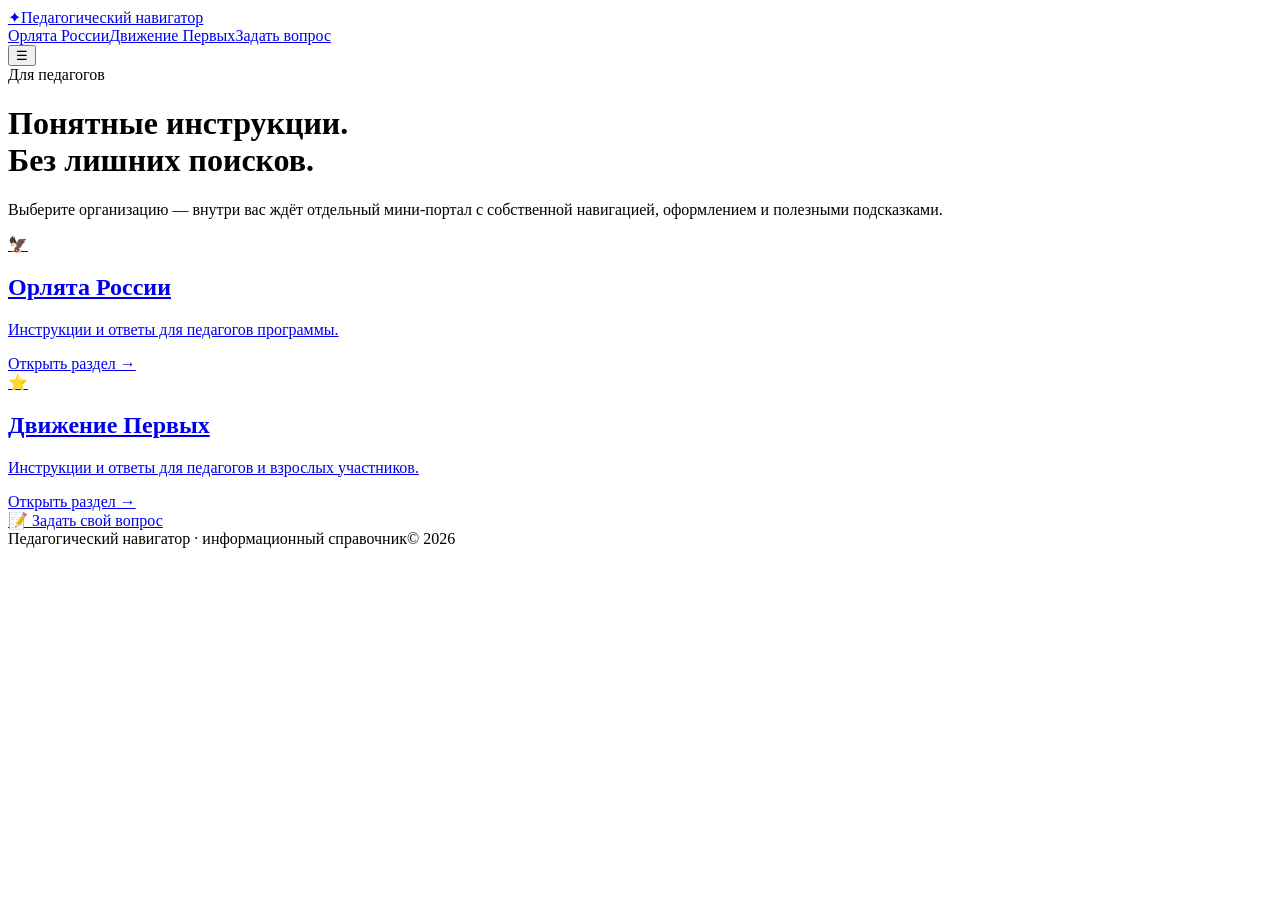
==== index.html @ fae01a40 "Add files via upload" ====
<!doctype html>
<html lang="ru"><head><meta charset="utf-8"><meta name="viewport" content="width=device-width,initial-scale=1">
<meta name="description" content="Педагогический навигатор — понятные инструкции для педагогов.">
<title>Педагогический навигатор</title><link rel="stylesheet" href="assets/style.css"></head>
<body><header class="topbar"><div class="container nav">
<a class="brand" href="./"><span class="brandmark">✦</span><span>Педагогический навигатор</span></a>
<nav class="navlinks"><a href="orlyata/">Орлята России</a><a href="pervye/">Движение Первых</a><a href="https://docs.google.com/forms/d/e/1FAIpQLScjpH6-99fADP17gzk8YCZTK8gjjQ48LbidWgB1qYzVU0Q72A/viewform?usp=publish-editor" target="_blank">Задать вопрос</a></nav>
<button class="menu" aria-label="Меню">☰</button></div></header>
<main class="home-hero"><div class="container">
<span class="eyebrow">Для педагогов</span><h1>Понятные инструкции.<br>Без лишних поисков.</h1>
<p>Выберите организацию — внутри вас ждёт отдельный мини-портал с собственной навигацией, оформлением и полезными подсказками.</p>
<div class="portal-grid">
<a class="portal orl" href="orlyata/"><div><span>🦅</span><h2>Орлята России</h2><p>Инструкции и ответы для педагогов программы.</p></div><div class="arrow">Открыть раздел →</div></a>
<a class="portal per" href="pervye/"><div><span>⭐</span><h2>Движение Первых</h2><p>Инструкции и ответы для педагогов и взрослых участников.</p></div><div class="arrow">Открыть раздел →</div></a>
</div>
<div class="actions"><a class="btn btn-primary" href="https://docs.google.com/forms/d/e/1FAIpQLScjpH6-99fADP17gzk8YCZTK8gjjQ48LbidWgB1qYzVU0Q72A/viewform?usp=publish-editor" target="_blank">📝 Задать свой вопрос</a></div>
</div></main>
<footer class="footer"><div class="container footerrow"><span>Педагогический навигатор · информационный справочник</span><span>© 2026</span></div></footer>
</body></html>
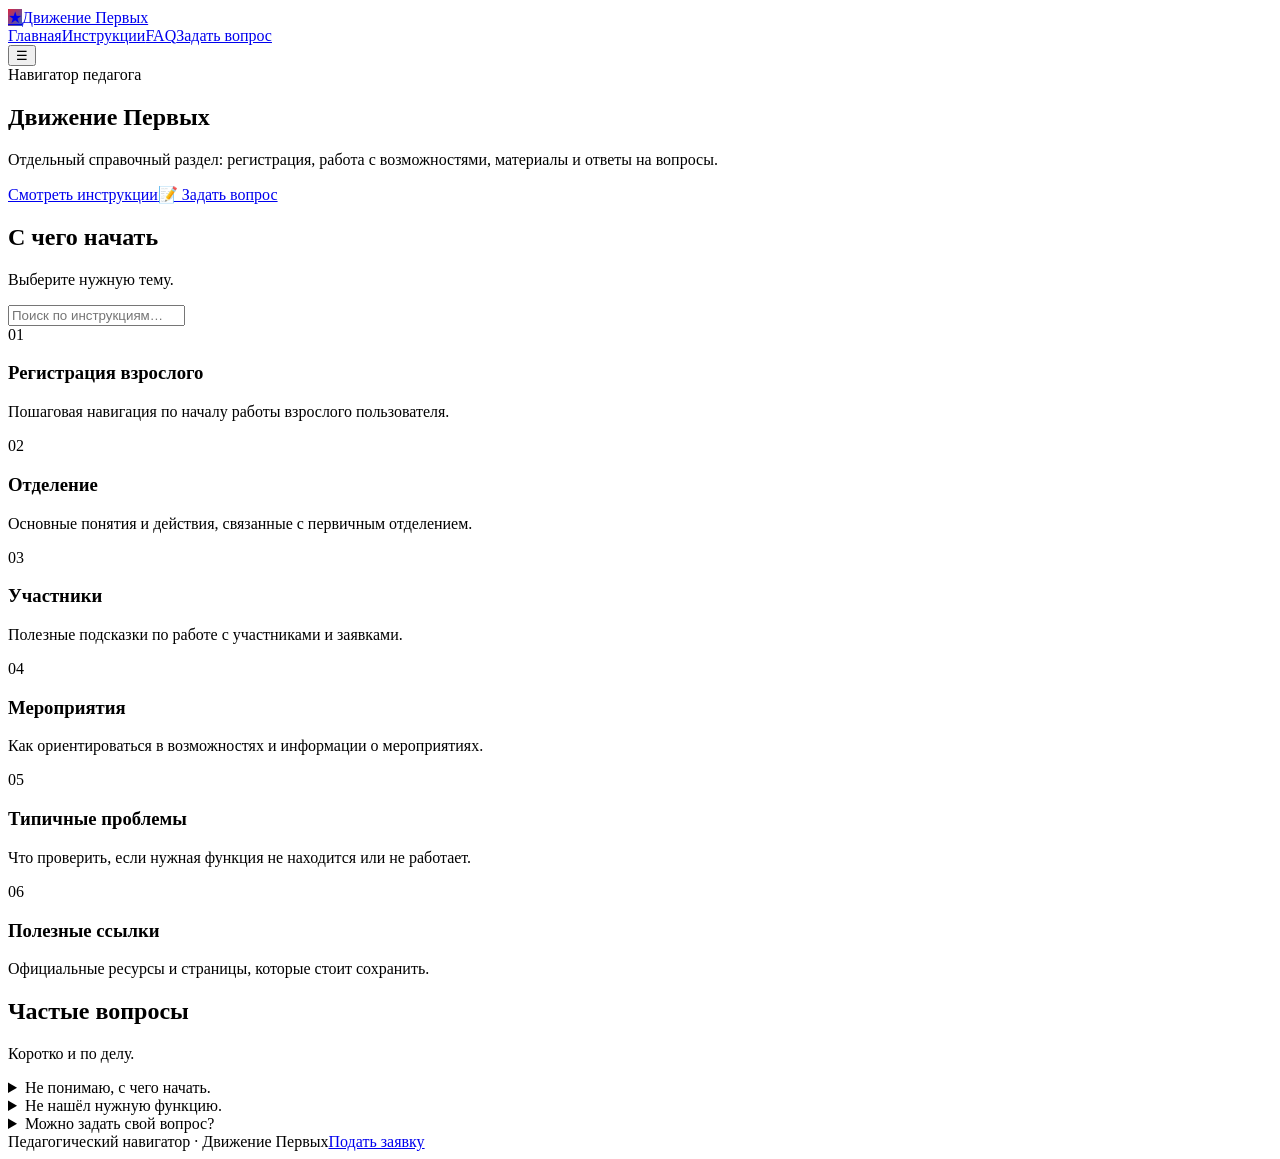
==== commit 2c2bf1be: "Add files via upload" ====
--- a/index.html
+++ b/index.html
@@ -1,19 +1,17 @@
-<!doctype html>
-<html lang="ru"><head><meta charset="utf-8"><meta name="viewport" content="width=device-width,initial-scale=1">
-<meta name="description" content="Педагогический навигатор — понятные инструкции для педагогов.">
-<title>Педагогический навигатор</title><link rel="stylesheet" href="assets/style.css"></head>
-<body><header class="topbar"><div class="container nav">
-<a class="brand" href="./"><span class="brandmark">✦</span><span>Педагогический навигатор</span></a>
-<nav class="navlinks"><a href="orlyata/">Орлята России</a><a href="pervye/">Движение Первых</a><a href="https://docs.google.com/forms/d/e/1FAIpQLScjpH6-99fADP17gzk8YCZTK8gjjQ48LbidWgB1qYzVU0Q72A/viewform?usp=publish-editor" target="_blank">Задать вопрос</a></nav>
-<button class="menu" aria-label="Меню">☰</button></div></header>
-<main class="home-hero"><div class="container">
-<span class="eyebrow">Для педагогов</span><h1>Понятные инструкции.<br>Без лишних поисков.</h1>
-<p>Выберите организацию — внутри вас ждёт отдельный мини-портал с собственной навигацией, оформлением и полезными подсказками.</p>
-<div class="portal-grid">
-<a class="portal orl" href="orlyata/"><div><span>🦅</span><h2>Орлята России</h2><p>Инструкции и ответы для педагогов программы.</p></div><div class="arrow">Открыть раздел →</div></a>
-<a class="portal per" href="pervye/"><div><span>⭐</span><h2>Движение Первых</h2><p>Инструкции и ответы для педагогов и взрослых участников.</p></div><div class="arrow">Открыть раздел →</div></a>
-</div>
-<div class="actions"><a class="btn btn-primary" href="https://docs.google.com/forms/d/e/1FAIpQLScjpH6-99fADP17gzk8YCZTK8gjjQ48LbidWgB1qYzVU0Q72A/viewform?usp=publish-editor" target="_blank">📝 Задать свой вопрос</a></div>
-</div></main>
-<footer class="footer"><div class="container footerrow"><span>Педагогический навигатор · информационный справочник</span><span>© 2026</span></div></footer>
-</body></html>+<!doctype html><html lang="ru"><head><meta charset="utf-8"><meta name="viewport" content="width=device-width,initial-scale=1">
+<meta name="description" content="Навигатор для педагогов по Движению Первых."><title>Движение Первых — Педагогический навигатор</title>
+<link rel="stylesheet" href="../assets/style.css"><style>:root{--accent:#d92740;--soft:#ffecef;--glow1:#ef4557;--glow2:#3264d0}</style></head>
+<body><header class="topbar"><div class="container nav"><a class="brand" href="../"><span class="brandmark" style="background:linear-gradient(135deg,#d92740,#2e61ce)">★</span><span>Движение Первых</span></a>
+<nav class="navlinks"><a href="../">Главная</a><a href="#instructions">Инструкции</a><a href="#faq">FAQ</a><a href="https://docs.google.com/forms/d/e/1FAIpQLScjpH6-99fADP17gzk8YCZTK8gjjQ48LbidWgB1qYzVU0Q72A/viewform?usp=publish-editor" target="_blank">Задать вопрос</a></nav><button class="menu" aria-label="Меню">☰</button></div></header>
+<main><section class="hero"><div class="container"><span class="eyebrow">Навигатор педагога</span><h1>Движение Первых</h1><p>Отдельный справочный раздел: регистрация, работа с возможностями, материалы и ответы на вопросы.</p>
+<div class="actions"><a class="btn btn-primary" href="#instructions">Смотреть инструкции</a><a class="btn btn-secondary" href="https://docs.google.com/forms/d/e/1FAIpQLScjpH6-99fADP17gzk8YCZTK8gjjQ48LbidWgB1qYzVU0Q72A/viewform?usp=publish-editor" target="_blank">📝 Задать вопрос</a></div></div></section>
+<section class="section" id="instructions"><div class="container"><div class="section-head"><div><h2>С чего начать</h2><p>Выберите нужную тему.</p></div></div><input class="searchbox" data-search placeholder="Поиск по инструкциям…">
+<div class="grid">
+<article class="card" data-card><div class="num">01</div><h3>Регистрация взрослого</h3><p>Пошаговая навигация по началу работы взрослого пользователя.</p></article><article class="card" data-card><div class="num">02</div><h3>Отделение</h3><p>Основные понятия и действия, связанные с первичным отделением.</p></article><article class="card" data-card><div class="num">03</div><h3>Участники</h3><p>Полезные подсказки по работе с участниками и заявками.</p></article><article class="card" data-card><div class="num">04</div><h3>Мероприятия</h3><p>Как ориентироваться в возможностях и информации о мероприятиях.</p></article><article class="card" data-card><div class="num">05</div><h3>Типичные проблемы</h3><p>Что проверить, если нужная функция не находится или не работает.</p></article><article class="card" data-card><div class="num">06</div><h3>Полезные ссылки</h3><p>Официальные ресурсы и страницы, которые стоит сохранить.</p></article></div></div></section>
+<section class="section" id="faq"><div class="container"><div class="section-head"><div><h2>Частые вопросы</h2><p>Коротко и по делу.</p></div></div><div class="faq">
+<details><summary>Не понимаю, с чего начать.</summary><p>Начните с инструкции «Регистрация взрослого», затем переходите к нужной функции.</p></details>
+<details><summary>Не нашёл нужную функцию.</summary><p>Проверьте поиск по инструкциям. Если ответа нет, отправьте вопрос через форму.</p></details>
+<details><summary>Можно задать свой вопрос?</summary><p>Да. Нажмите «Задать вопрос», укажите ФИО, раздел и подробно опишите проблему.</p></details>
+</div></div></section></main>
+<footer class="footer"><div class="container footerrow"><span>Педагогический навигатор · Движение Первых</span><a href="https://docs.google.com/forms/d/e/1FAIpQLScjpH6-99fADP17gzk8YCZTK8gjjQ48LbidWgB1qYzVU0Q72A/viewform?usp=publish-editor" target="_blank">Подать заявку</a></div></footer>
+<script src="../assets/app.js"></script></body></html>
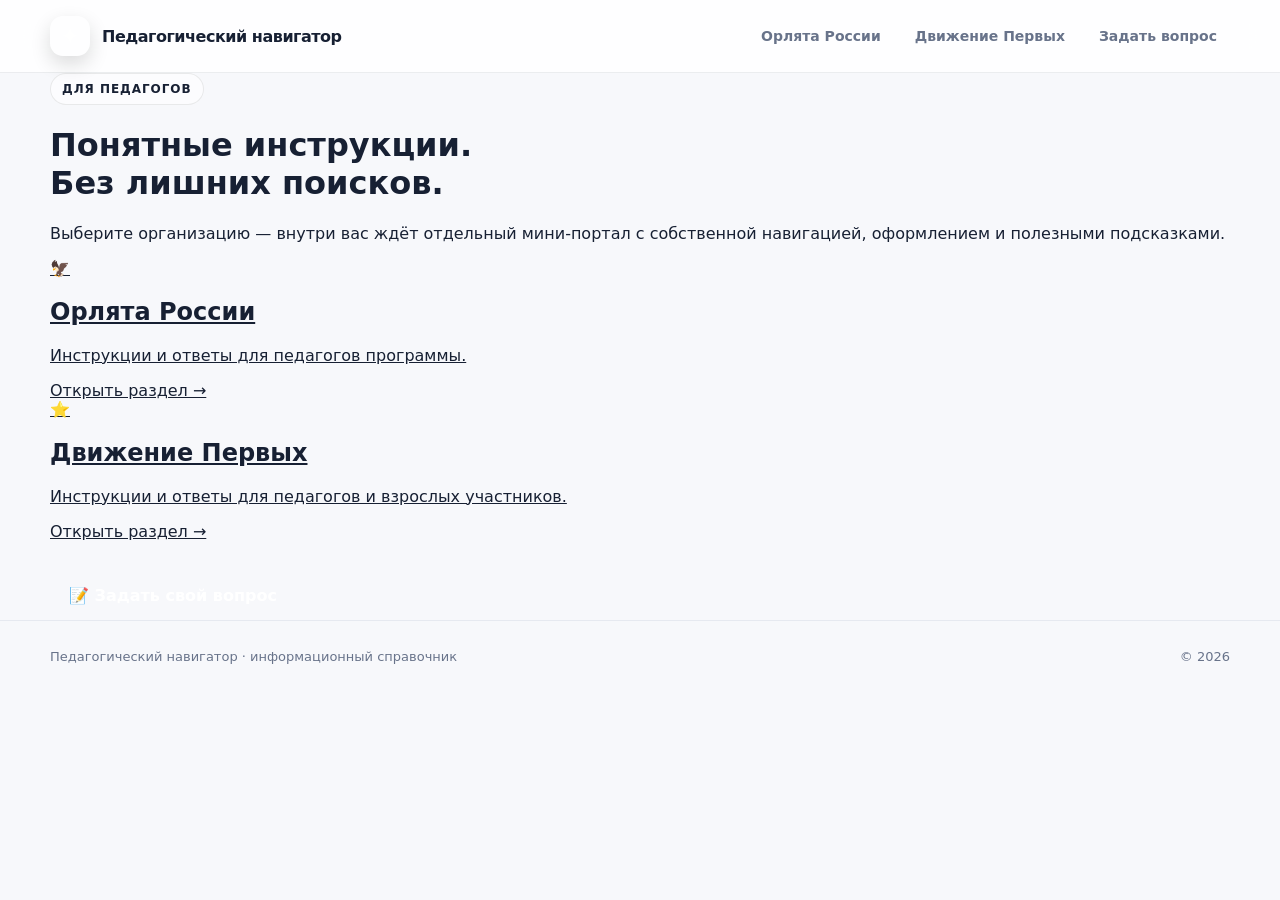
==== commit 2cfcb2fa: "Update index.html" ====
--- a/index.html
+++ b/index.html
@@ -1,17 +1,19 @@
-<!doctype html><html lang="ru"><head><meta charset="utf-8"><meta name="viewport" content="width=device-width,initial-scale=1">
-<meta name="description" content="Навигатор для педагогов по Движению Первых."><title>Движение Первых — Педагогический навигатор</title>
-<link rel="stylesheet" href="../assets/style.css"><style>:root{--accent:#d92740;--soft:#ffecef;--glow1:#ef4557;--glow2:#3264d0}</style></head>
-<body><header class="topbar"><div class="container nav"><a class="brand" href="../"><span class="brandmark" style="background:linear-gradient(135deg,#d92740,#2e61ce)">★</span><span>Движение Первых</span></a>
-<nav class="navlinks"><a href="../">Главная</a><a href="#instructions">Инструкции</a><a href="#faq">FAQ</a><a href="https://docs.google.com/forms/d/e/1FAIpQLScjpH6-99fADP17gzk8YCZTK8gjjQ48LbidWgB1qYzVU0Q72A/viewform?usp=publish-editor" target="_blank">Задать вопрос</a></nav><button class="menu" aria-label="Меню">☰</button></div></header>
-<main><section class="hero"><div class="container"><span class="eyebrow">Навигатор педагога</span><h1>Движение Первых</h1><p>Отдельный справочный раздел: регистрация, работа с возможностями, материалы и ответы на вопросы.</p>
-<div class="actions"><a class="btn btn-primary" href="#instructions">Смотреть инструкции</a><a class="btn btn-secondary" href="https://docs.google.com/forms/d/e/1FAIpQLScjpH6-99fADP17gzk8YCZTK8gjjQ48LbidWgB1qYzVU0Q72A/viewform?usp=publish-editor" target="_blank">📝 Задать вопрос</a></div></div></section>
-<section class="section" id="instructions"><div class="container"><div class="section-head"><div><h2>С чего начать</h2><p>Выберите нужную тему.</p></div></div><input class="searchbox" data-search placeholder="Поиск по инструкциям…">
-<div class="grid">
-<article class="card" data-card><div class="num">01</div><h3>Регистрация взрослого</h3><p>Пошаговая навигация по началу работы взрослого пользователя.</p></article><article class="card" data-card><div class="num">02</div><h3>Отделение</h3><p>Основные понятия и действия, связанные с первичным отделением.</p></article><article class="card" data-card><div class="num">03</div><h3>Участники</h3><p>Полезные подсказки по работе с участниками и заявками.</p></article><article class="card" data-card><div class="num">04</div><h3>Мероприятия</h3><p>Как ориентироваться в возможностях и информации о мероприятиях.</p></article><article class="card" data-card><div class="num">05</div><h3>Типичные проблемы</h3><p>Что проверить, если нужная функция не находится или не работает.</p></article><article class="card" data-card><div class="num">06</div><h3>Полезные ссылки</h3><p>Официальные ресурсы и страницы, которые стоит сохранить.</p></article></div></div></section>
-<section class="section" id="faq"><div class="container"><div class="section-head"><div><h2>Частые вопросы</h2><p>Коротко и по делу.</p></div></div><div class="faq">
-<details><summary>Не понимаю, с чего начать.</summary><p>Начните с инструкции «Регистрация взрослого», затем переходите к нужной функции.</p></details>
-<details><summary>Не нашёл нужную функцию.</summary><p>Проверьте поиск по инструкциям. Если ответа нет, отправьте вопрос через форму.</p></details>
-<details><summary>Можно задать свой вопрос?</summary><p>Да. Нажмите «Задать вопрос», укажите ФИО, раздел и подробно опишите проблему.</p></details>
-</div></div></section></main>
-<footer class="footer"><div class="container footerrow"><span>Педагогический навигатор · Движение Первых</span><a href="https://docs.google.com/forms/d/e/1FAIpQLScjpH6-99fADP17gzk8YCZTK8gjjQ48LbidWgB1qYzVU0Q72A/viewform?usp=publish-editor" target="_blank">Подать заявку</a></div></footer>
-<script src="../assets/app.js"></script></body></html>+<!doctype html>
+<html lang="ru"><head><meta charset="utf-8"><meta name="viewport" content="width=device-width,initial-scale=1">
+<meta name="description" content="Педагогический навигатор — понятные инструкции для педагогов.">
+<title>Педагогический навигатор</title><link rel="stylesheet" href="assets/style.css"></head>
+<body><header class="topbar"><div class="container nav">
+<a class="brand" href="./"><span class="brandmark">✦</span><span>Педагогический навигатор</span></a>
+<nav class="navlinks"><a href="orlyata/">Орлята России</a><a href="pervye/">Движение Первых</a><a href="https://docs.google.com/forms/d/e/1FAIpQLScjpH6-99fADP17gzk8YCZTK8gjjQ48LbidWgB1qYzVU0Q72A/viewform?usp=publish-editor" target="_blank">Задать вопрос</a></nav>
+<button class="menu" aria-label="Меню">☰</button></div></header>
+<main class="home-hero"><div class="container">
+<span class="eyebrow">Для педагогов</span><h1>Понятные инструкции.<br>Без лишних поисков.</h1>
+<p>Выберите организацию — внутри вас ждёт отдельный мини-портал с собственной навигацией, оформлением и полезными подсказками.</p>
+<div class="portal-grid">
+<a class="portal orl" href="orlyata/"><div><span>🦅</span><h2>Орлята России</h2><p>Инструкции и ответы для педагогов программы.</p></div><div class="arrow">Открыть раздел →</div></a>
+<a class="portal per" href="pervye/"><div><span>⭐</span><h2>Движение Первых</h2><p>Инструкции и ответы для педагогов и взрослых участников.</p></div><div class="arrow">Открыть раздел →</div></a>
+</div>
+<div class="actions"><a class="btn btn-primary" href="https://docs.google.com/forms/d/e/1FAIpQLScjpH6-99fADP17gzk8YCZTK8gjjQ48LbidWgB1qYzVU0Q72A/viewform?usp=publish-editor" target="_blank">📝 Задать свой вопрос</a></div>
+</div></main>
+<footer class="footer"><div class="container footerrow"><span>Педагогический навигатор · информационный справочник</span><span>© 2026</span></div></footer>
+</body></html>
--- a/assets/style.css
+++ b/assets/style.css
@@ -0,0 +1,21 @@
+
+:root{--ink:#172033;--muted:#68738a;--paper:#f7f8fb;--white:#fff;--line:#e6e9f0;--radius:24px;--shadow:0 18px 55px rgba(18,28,52,.10)}
+*{box-sizing:border-box}html{scroll-behavior:smooth}body{margin:0;font-family:Inter,ui-sans-serif,system-ui,-apple-system,BlinkMacSystemFont,"Segoe UI",sans-serif;color:var(--ink);background:var(--paper);-webkit-font-smoothing:antialiased}
+a{color:inherit}button,input{font:inherit}.container{width:min(1180px,calc(100% - 40px));margin:auto}
+.topbar{position:sticky;top:0;z-index:50;background:rgba(255,255,255,.86);backdrop-filter:blur(18px);border-bottom:1px solid rgba(20,30,50,.08)}
+.nav{height:72px;display:flex;align-items:center;justify-content:space-between;gap:20px}.brand{display:flex;align-items:center;gap:12px;text-decoration:none;font-weight:900;letter-spacing:-.03em}.brandmark{width:40px;height:40px;border-radius:13px;display:grid;place-items:center;color:#fff;font-size:20px;box-shadow:0 8px 20px rgba(0,0,0,.14)}
+.navlinks{display:flex;align-items:center;gap:8px}.navlinks a{padding:10px 13px;border-radius:12px;text-decoration:none;color:var(--muted);font-weight:700;font-size:14px}.navlinks a:hover{background:#f1f3f7;color:var(--ink)}
+.menu{display:none;border:0;background:#f0f2f6;width:44px;height:44px;border-radius:13px;cursor:pointer}
+.hero{position:relative;overflow:hidden;padding:86px 0 76px}.hero:before,.hero:after{content:"";position:absolute;border-radius:50%;filter:blur(2px);pointer-events:none}.hero:before{width:420px;height:420px;right:-120px;top:-150px;background:var(--glow1);opacity:.28}.hero:after{width:300px;height:300px;left:-120px;bottom:-180px;background:var(--glow2);opacity:.22}
+.eyebrow{display:inline-flex;align-items:center;gap:8px;padding:8px 11px;border:1px solid rgba(0,0,0,.08);border-radius:999px;background:rgba(255,255,255,.62);font-weight:800;font-size:12px;letter-spacing:.08em;text-transform:uppercase;position:relative;z-index:1}
+.hero h1{font-size:clamp(48px,8vw,92px);line-height:.94;letter-spacing:-.065em;max-width:900px;margin:20px 0 20px;position:relative;z-index:1}.hero p{font-size:20px;line-height:1.55;color:var(--muted);max-width:720px;position:relative;z-index:1}
+.actions{display:flex;flex-wrap:wrap;gap:12px;margin-top:30px;position:relative;z-index:1}.btn{display:inline-flex;align-items:center;justify-content:center;gap:9px;padding:14px 18px;border-radius:14px;text-decoration:none;font-weight:850;border:1px solid transparent;transition:.22s}.btn:hover{transform:translateY(-2px)}.btn-primary{background:var(--accent);color:#fff;box-shadow:0 12px 25px color-mix(in srgb,var(--accent) 28%,transparent)}.btn-secondary{background:#fff;border-color:var(--line)}
+.section{padding:30px 0 82px}.section-head{display:flex;align-items:end;justify-content:space-between;gap:20px;margin-bottom:22px}.section-head h2{font-size:34px;letter-spacing:-.04em;margin:0}.section-head p{color:var(--muted);margin:7px 0 0}
+.grid{display:grid;grid-template-columns:repeat(3,1fr);gap:16px}.card{background:#fff;border:1px solid var(--line);border-radius:var(--radius);padding:24px;box-shadow:0 10px 30px rgba(20,30,50,.045);transition:.25s}.card:hover{transform:translateY(-5px);box-shadow:var(--shadow)}.num{width:34px;height:34px;border-radius:11px;display:grid;place-items:center;background:var(--soft);color:var(--accent);font-weight:900;font-size:13px}.card h3{margin:18px 0 8px;font-size:19px;letter-spacing:-.02em}.card p{color:var(--muted);line-height:1.55;margin:0}
+.notice{margin:0 0 30px;padding:18px 20px;border-radius:18px;background:linear-gradient(90deg,var(--soft),#fff);border:1px solid var(--line);display:flex;gap:12px;align-items:flex-start}.notice strong{display:block}.notice span{color:var(--muted);font-size:14px;line-height:1.5}
+.faq{display:grid;gap:10px}.faq details{background:#fff;border:1px solid var(--line);border-radius:16px;padding:18px 20px}.faq summary{cursor:pointer;font-weight:800}.faq p{color:var(--muted);line-height:1.6;margin:13px 0 0}
+.footer{border-top:1px solid var(--line);padding:28px 0 42px;color:var(--muted);font-size:13px}.footerrow{display:flex;justify-content:space-between;gap:20px;flex-wrap:wrap}.footer a{font-weight:800;text-decoration:none}
+.searchbox{width:100%;padding:15px 18px;border:1px solid var(--line);border-radius:15px;background:#fff;outline:none;margin-bottom:18px}.searchbox:focus{border-color:var(--accent);box-shadow:0 0 0 4px var(--soft)}
+.hidden{display:none!important}
+@media(max-width:850px){.grid{grid-template-columns:1fr 1fr}.navlinks{display:none}.menu{display:block}.hero{padding:65px 0}.hero h1{font-size:58px}}
+@media(max-width:560px){.container{width:min(100% - 26px,1180px)}.grid{grid-template-columns:1fr}.hero h1{font-size:50px}.hero p{font-size:17px}.section-head{display:block}.nav{height:64px}}
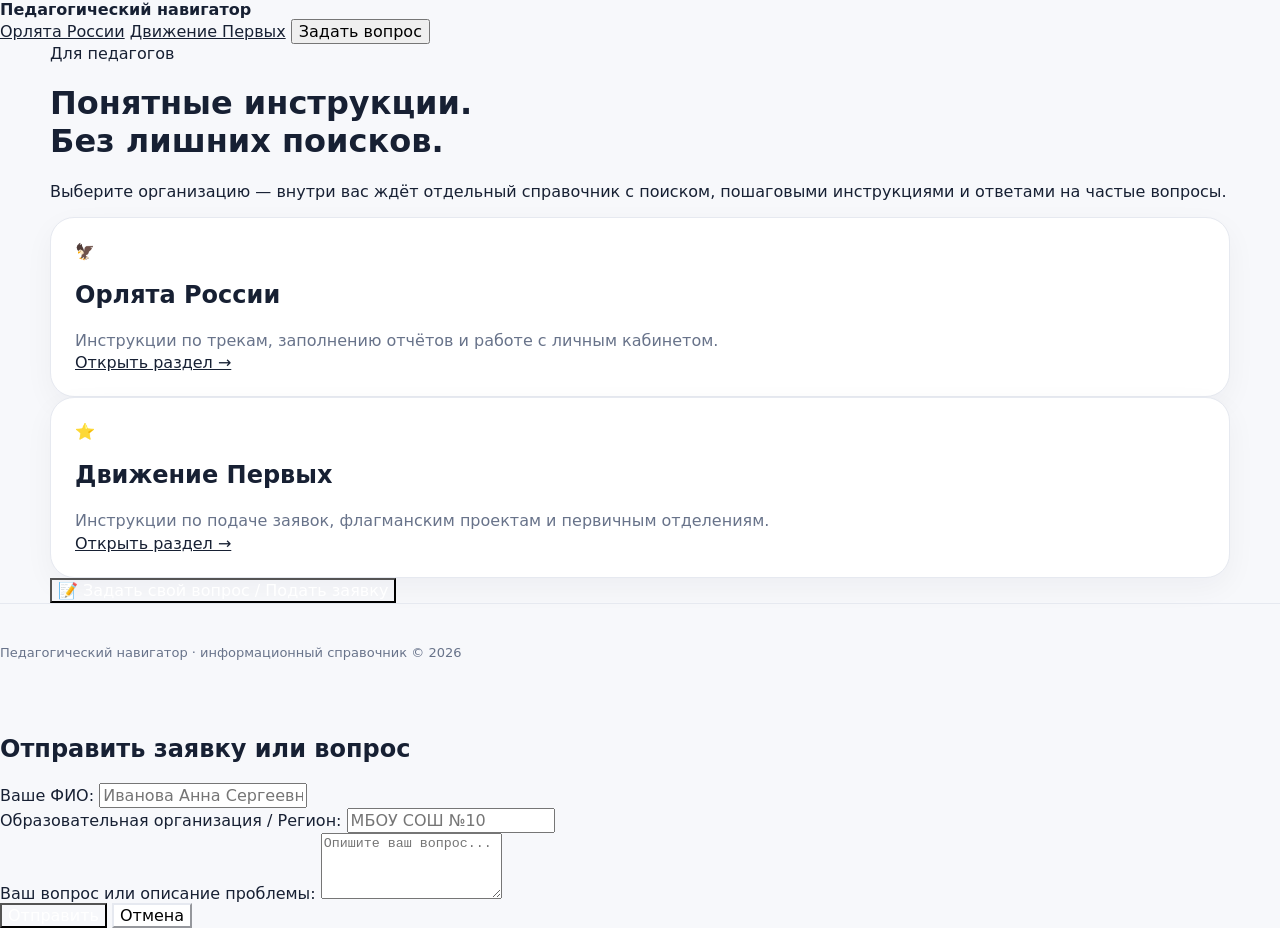
==== commit b57c77e2: "Update index.html" ====
--- a/index.html
+++ b/index.html
@@ -1,19 +1,83 @@
-<!doctype html>
-<html lang="ru"><head><meta charset="utf-8"><meta name="viewport" content="width=device-width,initial-scale=1">
-<meta name="description" content="Педагогический навигатор — понятные инструкции для педагогов.">
-<title>Педагогический навигатор</title><link rel="stylesheet" href="assets/style.css"></head>
-<body><header class="topbar"><div class="container nav">
-<a class="brand" href="./"><span class="brandmark">✦</span><span>Педагогический навигатор</span></a>
-<nav class="navlinks"><a href="orlyata/">Орлята России</a><a href="pervye/">Движение Первых</a><a href="https://docs.google.com/forms/d/e/1FAIpQLScjpH6-99fADP17gzk8YCZTK8gjjQ48LbidWgB1qYzVU0Q72A/viewform?usp=publish-editor" target="_blank">Задать вопрос</a></nav>
-<button class="menu" aria-label="Меню">☰</button></div></header>
-<main class="home-hero"><div class="container">
-<span class="eyebrow">Для педагогов</span><h1>Понятные инструкции.<br>Без лишних поисков.</h1>
-<p>Выберите организацию — внутри вас ждёт отдельный мини-портал с собственной навигацией, оформлением и полезными подсказками.</p>
-<div class="portal-grid">
-<a class="portal orl" href="orlyata/"><div><span>🦅</span><h2>Орлята России</h2><p>Инструкции и ответы для педагогов программы.</p></div><div class="arrow">Открыть раздел →</div></a>
-<a class="portal per" href="pervye/"><div><span>⭐</span><h2>Движение Первых</h2><p>Инструкции и ответы для педагогов и взрослых участников.</p></div><div class="arrow">Открыть раздел →</div></a>
-</div>
-<div class="actions"><a class="btn btn-primary" href="https://docs.google.com/forms/d/e/1FAIpQLScjpH6-99fADP17gzk8YCZTK8gjjQ48LbidWgB1qYzVU0Q72A/viewform?usp=publish-editor" target="_blank">📝 Задать свой вопрос</a></div>
-</div></main>
-<footer class="footer"><div class="container footerrow"><span>Педагогический навигатор · информационный справочник</span><span>© 2026</span></div></footer>
-</body></html>
+<!DOCTYPE html>
+<html lang="ru">
+<head>
+  <meta charset="UTF-8">
+  <meta name="viewport" content="width=device-width, initial-scale=1.0">
+  <title>Педагогический навигатор</title>
+  <link rel="stylesheet" href="assets/style.css">
+</head>
+<body>
+
+  <header class="header">
+    <div class="logo"><strong>Педагогический навигатор</strong></div>
+    <nav class="nav-links">
+      <a href="orlyata/index.html">Орлята России</a>
+      <a href="pervye/index.html">Движение Первых</a>
+      <button id="open-modal-btn-head" class="nav-btn-action">Задать вопрос</button>
+    </nav>
+  </header>
+
+  <main class="container">
+    <span class="badge">Для педагогов</span>
+    
+    <h1 class="main-title">Понятные инструкции.<br>Без лишних поисков.</h1>
+    <p class="subtitle">Выберите организацию — внутри вас ждёт отдельный справочник с поиском, пошаговыми инструкциями и ответами на частые вопросы.</p>
+
+    <div class="grid-cards">
+      <!-- Карточка 1: Орлята -->
+      <div class="card">
+        <div class="card-icon">🦅</div>
+        <h2 class="card-title">Орлята России</h2>
+        <p class="card-desc">Инструкции по трекам, заполнению отчётов и работе с личным кабинетом.</p>
+        <a href="orlyata/index.html" class="btn-link">Открыть раздел →</a>
+      </div>
+
+      <!-- Карточка 2: Первые -->
+      <div class="card">
+        <div class="card-icon">⭐</div>
+        <h2 class="card-title">Движение Первых</h2>
+        <p class="card-desc">Инструкции по подаче заявок, флагманским проектам и первичным отделениям.</p>
+        <a href="pervye/index.html" class="btn-link">Открыть раздел →</a>
+      </div>
+    </div>
+
+    <!-- Кнопка заявки -->
+    <div class="feedback-section">
+      <button id="open-modal-btn-main" class="btn-primary">
+        <span>📝</span> Задать свой вопрос / Подать заявку
+      </button>
+    </div>
+  </main>
+
+  <footer class="footer">
+    <p>Педагогический навигатор · информационный справочник © 2026</p>
+  </footer>
+
+  <!-- Модальное окно подачи заявки -->
+  <div id="request-modal" class="modal">
+    <div class="modal-content">
+      <h2>Отправить заявку или вопрос</h2>
+      <form id="request-form">
+        <div class="form-group">
+          <label for="user-name">Ваше ФИО:</label>
+          <input type="text" id="user-name" required placeholder="Иванова Анна Сергеевна">
+        </div>
+        <div class="form-group">
+          <label for="user-school">Образовательная организация / Регион:</label>
+          <input type="text" id="user-school" required placeholder="МБОУ СОШ №10">
+        </div>
+        <div class="form-group">
+          <label for="user-message">Ваш вопрос или описание проблемы:</label>
+          <textarea id="user-message" rows="4" required placeholder="Опишите ваш вопрос..."></textarea>
+        </div>
+        <div class="modal-actions">
+          <button type="submit" class="btn-primary">Отправить</button>
+          <button type="button" class="btn-secondary" id="close-modal-btn">Отмена</button>
+        </div>
+      </form>
+    </div>
+  </div>
+
+  <script src="assets/app.js"></script>
+</body>
+</html>
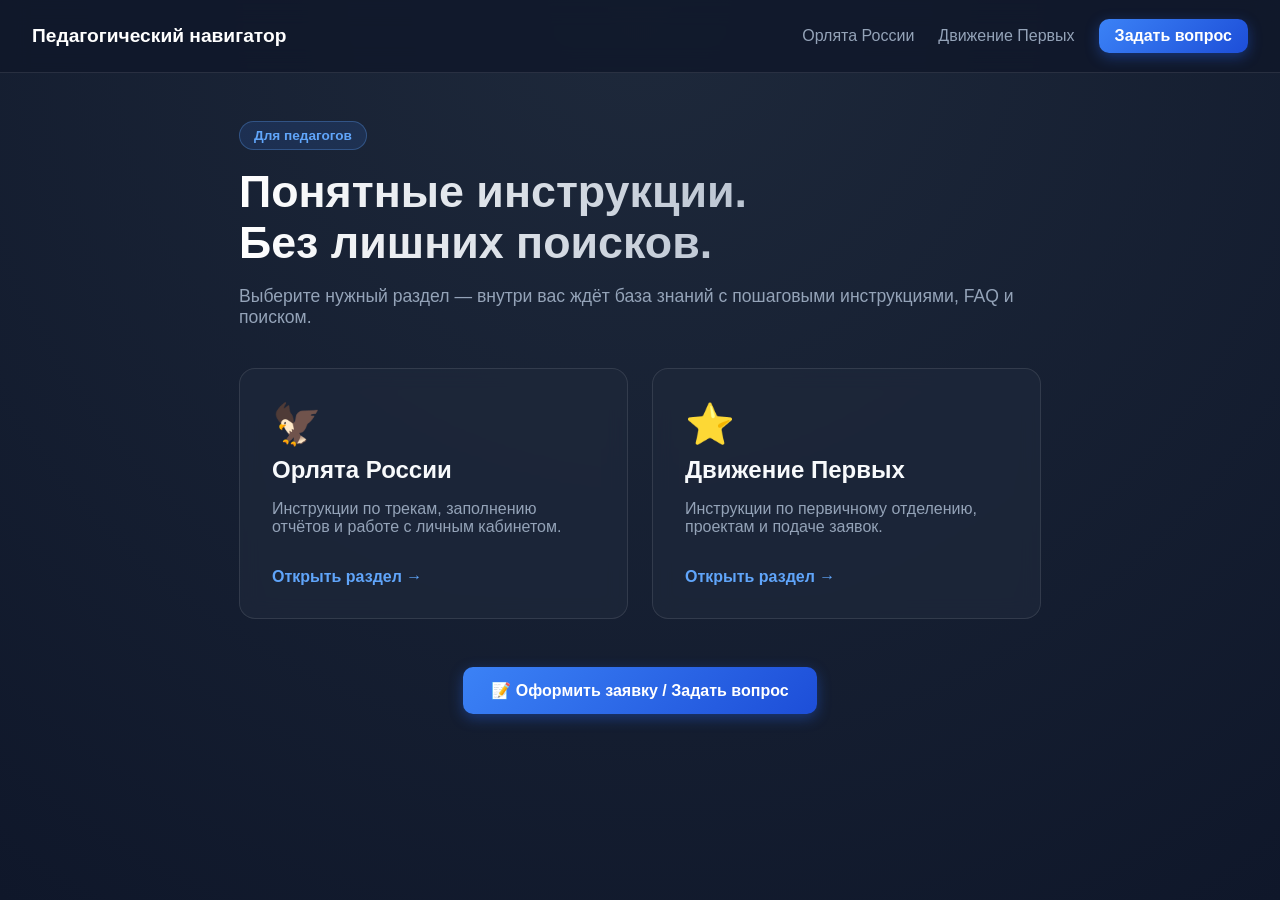
==== commit 604b899f: "Update index.html" ====
--- a/index.html
+++ b/index.html
@@ -9,66 +9,55 @@
 <body>
 
   <header class="header">
-    <div class="logo"><strong>Педагогический навигатор</strong></div>
+    <a href="index.html" class="logo">Педагогический навигатор</a>
     <nav class="nav-links">
       <a href="orlyata/index.html">Орлята России</a>
       <a href="pervye/index.html">Движение Первых</a>
-      <button id="open-modal-btn-head" class="nav-btn-action">Задать вопрос</button>
+      <button class="btn-primary js-open-modal" style="padding: 8px 16px;">Задать вопрос</button>
     </nav>
   </header>
 
   <main class="container">
     <span class="badge">Для педагогов</span>
-    
     <h1 class="main-title">Понятные инструкции.<br>Без лишних поисков.</h1>
-    <p class="subtitle">Выберите организацию — внутри вас ждёт отдельный справочник с поиском, пошаговыми инструкциями и ответами на частые вопросы.</p>
+    <p class="subtitle">Выберите нужный раздел — внутри вас ждёт база знаний с пошаговыми инструкциями, FAQ и поиском.</p>
 
     <div class="grid-cards">
-      <!-- Карточка 1: Орлята -->
       <div class="card">
-        <div class="card-icon">🦅</div>
+        <div style="font-size: 2.5rem;">🦅</div>
         <h2 class="card-title">Орлята России</h2>
-        <p class="card-desc">Инструкции по трекам, заполнению отчётов и работе с личным кабинетом.</p>
+        <p style="color: var(--text-muted)">Инструкции по трекам, заполнению отчётов и работе с личным кабинетом.</p>
         <a href="orlyata/index.html" class="btn-link">Открыть раздел →</a>
       </div>
 
-      <!-- Карточка 2: Первые -->
       <div class="card">
-        <div class="card-icon">⭐</div>
+        <div style="font-size: 2.5rem;">⭐</div>
         <h2 class="card-title">Движение Первых</h2>
-        <p class="card-desc">Инструкции по подаче заявок, флагманским проектам и первичным отделениям.</p>
+        <p style="color: var(--text-muted)">Инструкции по первичному отделению, проектам и подаче заявок.</p>
         <a href="pervye/index.html" class="btn-link">Открыть раздел →</a>
       </div>
     </div>
 
-    <!-- Кнопка заявки -->
-    <div class="feedback-section">
-      <button id="open-modal-btn-main" class="btn-primary">
-        <span>📝</span> Задать свой вопрос / Подать заявку
-      </button>
+    <div style="text-align: center; margin-top: 3rem;">
+      <button class="btn-primary js-open-modal">📝 Оформить заявку / Задать вопрос</button>
     </div>
   </main>
 
-  <footer class="footer">
-    <p>Педагогический навигатор · информационный справочник © 2026</p>
-  </footer>
-
-  <!-- Модальное окно подачи заявки -->
   <div id="request-modal" class="modal">
     <div class="modal-content">
-      <h2>Отправить заявку или вопрос</h2>
+      <h2 style="margin-top:0;">Заявка / Вопрос</h2>
       <form id="request-form">
         <div class="form-group">
-          <label for="user-name">Ваше ФИО:</label>
-          <input type="text" id="user-name" required placeholder="Иванова Анна Сергеевна">
+          <label>Ваше ФИО</label>
+          <input type="text" required placeholder="Иванов Иван Иванович">
         </div>
         <div class="form-group">
-          <label for="user-school">Образовательная организация / Регион:</label>
-          <input type="text" id="user-school" required placeholder="МБОУ СОШ №10">
+          <label>Организация / Школа</label>
+          <input type="text" required placeholder="Школа №1">
         </div>
         <div class="form-group">
-          <label for="user-message">Ваш вопрос или описание проблемы:</label>
-          <textarea id="user-message" rows="4" required placeholder="Опишите ваш вопрос..."></textarea>
+          <label>Суть обращения</label>
+          <textarea rows="4" required placeholder="Опишите вопрос..."></textarea>
         </div>
         <div class="modal-actions">
           <button type="submit" class="btn-primary">Отправить</button>
--- a/assets/style.css
+++ b/assets/style.css
@@ -1,21 +1,293 @@
-
-:root{--ink:#172033;--muted:#68738a;--paper:#f7f8fb;--white:#fff;--line:#e6e9f0;--radius:24px;--shadow:0 18px 55px rgba(18,28,52,.10)}
-*{box-sizing:border-box}html{scroll-behavior:smooth}body{margin:0;font-family:Inter,ui-sans-serif,system-ui,-apple-system,BlinkMacSystemFont,"Segoe UI",sans-serif;color:var(--ink);background:var(--paper);-webkit-font-smoothing:antialiased}
-a{color:inherit}button,input{font:inherit}.container{width:min(1180px,calc(100% - 40px));margin:auto}
-.topbar{position:sticky;top:0;z-index:50;background:rgba(255,255,255,.86);backdrop-filter:blur(18px);border-bottom:1px solid rgba(20,30,50,.08)}
-.nav{height:72px;display:flex;align-items:center;justify-content:space-between;gap:20px}.brand{display:flex;align-items:center;gap:12px;text-decoration:none;font-weight:900;letter-spacing:-.03em}.brandmark{width:40px;height:40px;border-radius:13px;display:grid;place-items:center;color:#fff;font-size:20px;box-shadow:0 8px 20px rgba(0,0,0,.14)}
-.navlinks{display:flex;align-items:center;gap:8px}.navlinks a{padding:10px 13px;border-radius:12px;text-decoration:none;color:var(--muted);font-weight:700;font-size:14px}.navlinks a:hover{background:#f1f3f7;color:var(--ink)}
-.menu{display:none;border:0;background:#f0f2f6;width:44px;height:44px;border-radius:13px;cursor:pointer}
-.hero{position:relative;overflow:hidden;padding:86px 0 76px}.hero:before,.hero:after{content:"";position:absolute;border-radius:50%;filter:blur(2px);pointer-events:none}.hero:before{width:420px;height:420px;right:-120px;top:-150px;background:var(--glow1);opacity:.28}.hero:after{width:300px;height:300px;left:-120px;bottom:-180px;background:var(--glow2);opacity:.22}
-.eyebrow{display:inline-flex;align-items:center;gap:8px;padding:8px 11px;border:1px solid rgba(0,0,0,.08);border-radius:999px;background:rgba(255,255,255,.62);font-weight:800;font-size:12px;letter-spacing:.08em;text-transform:uppercase;position:relative;z-index:1}
-.hero h1{font-size:clamp(48px,8vw,92px);line-height:.94;letter-spacing:-.065em;max-width:900px;margin:20px 0 20px;position:relative;z-index:1}.hero p{font-size:20px;line-height:1.55;color:var(--muted);max-width:720px;position:relative;z-index:1}
-.actions{display:flex;flex-wrap:wrap;gap:12px;margin-top:30px;position:relative;z-index:1}.btn{display:inline-flex;align-items:center;justify-content:center;gap:9px;padding:14px 18px;border-radius:14px;text-decoration:none;font-weight:850;border:1px solid transparent;transition:.22s}.btn:hover{transform:translateY(-2px)}.btn-primary{background:var(--accent);color:#fff;box-shadow:0 12px 25px color-mix(in srgb,var(--accent) 28%,transparent)}.btn-secondary{background:#fff;border-color:var(--line)}
-.section{padding:30px 0 82px}.section-head{display:flex;align-items:end;justify-content:space-between;gap:20px;margin-bottom:22px}.section-head h2{font-size:34px;letter-spacing:-.04em;margin:0}.section-head p{color:var(--muted);margin:7px 0 0}
-.grid{display:grid;grid-template-columns:repeat(3,1fr);gap:16px}.card{background:#fff;border:1px solid var(--line);border-radius:var(--radius);padding:24px;box-shadow:0 10px 30px rgba(20,30,50,.045);transition:.25s}.card:hover{transform:translateY(-5px);box-shadow:var(--shadow)}.num{width:34px;height:34px;border-radius:11px;display:grid;place-items:center;background:var(--soft);color:var(--accent);font-weight:900;font-size:13px}.card h3{margin:18px 0 8px;font-size:19px;letter-spacing:-.02em}.card p{color:var(--muted);line-height:1.55;margin:0}
-.notice{margin:0 0 30px;padding:18px 20px;border-radius:18px;background:linear-gradient(90deg,var(--soft),#fff);border:1px solid var(--line);display:flex;gap:12px;align-items:flex-start}.notice strong{display:block}.notice span{color:var(--muted);font-size:14px;line-height:1.5}
-.faq{display:grid;gap:10px}.faq details{background:#fff;border:1px solid var(--line);border-radius:16px;padding:18px 20px}.faq summary{cursor:pointer;font-weight:800}.faq p{color:var(--muted);line-height:1.6;margin:13px 0 0}
-.footer{border-top:1px solid var(--line);padding:28px 0 42px;color:var(--muted);font-size:13px}.footerrow{display:flex;justify-content:space-between;gap:20px;flex-wrap:wrap}.footer a{font-weight:800;text-decoration:none}
-.searchbox{width:100%;padding:15px 18px;border:1px solid var(--line);border-radius:15px;background:#fff;outline:none;margin-bottom:18px}.searchbox:focus{border-color:var(--accent);box-shadow:0 0 0 4px var(--soft)}
-.hidden{display:none!important}
-@media(max-width:850px){.grid{grid-template-columns:1fr 1fr}.navlinks{display:none}.menu{display:block}.hero{padding:65px 0}.hero h1{font-size:58px}}
-@media(max-width:560px){.container{width:min(100% - 26px,1180px)}.grid{grid-template-columns:1fr}.hero h1{font-size:50px}.hero p{font-size:17px}.section-head{display:block}.nav{height:64px}}
+:root {
+  --primary: #3b82f6;
+  --primary-hover: #2563eb;
+  --bg: #0f172a;
+  --card-bg: rgba(30, 41, 59, 0.7);
+  --card-border: rgba(255, 255, 255, 0.1);
+  --text-main: #f8fafc;
+  --text-muted: #94a3b8;
+  --radius: 16px;
+}
+
+* {
+  box-sizing: border-box;
+  transition: all 0.25s ease-in-out;
+}
+
+body {
+  font-family: -apple-system, BlinkMacSystemFont, "Segoe UI", Roboto, sans-serif;
+  background: radial-gradient(circle at top, #1e293b, #0f172a);
+  color: var(--text-main);
+  margin: 0;
+  padding: 0;
+  min-height: 100vh;
+}
+
+/* Шапка с эффектом размытия */
+.header {
+  display: flex;
+  justify-content: space-between;
+  align-items: center;
+  padding: 1.2rem 2rem;
+  background: rgba(15, 23, 42, 0.8);
+  backdrop-filter: blur(12px);
+  border-bottom: 1px solid var(--card-border);
+  position: sticky;
+  top: 0;
+  z-index: 100;
+}
+
+.logo {
+  font-size: 1.2rem;
+  font-weight: 700;
+  color: #fff;
+  text-decoration: none;
+}
+
+.nav-links {
+  display: flex;
+  gap: 1.5rem;
+  align-items: center;
+}
+
+.nav-links a {
+  color: var(--text-muted);
+  text-decoration: none;
+  font-weight: 500;
+}
+
+.nav-links a:hover, .nav-links a.active {
+  color: var(--primary);
+}
+
+.container {
+  max-width: 850px;
+  margin: 3rem auto;
+  padding: 0 1.5rem;
+}
+
+.badge {
+  display: inline-block;
+  background: rgba(59, 130, 246, 0.15);
+  color: #60a5fa;
+  padding: 6px 14px;
+  border-radius: 20px;
+  font-size: 0.85rem;
+  font-weight: 600;
+  border: 1px solid rgba(96, 165, 250, 0.3);
+}
+
+.main-title {
+  font-size: 2.8rem;
+  font-weight: 800;
+  margin: 1rem 0;
+  background: linear-gradient(to right, #ffffff, #94a3b8);
+  -webkit-background-clip: text;
+  -webkit-text-fill-color: transparent;
+}
+
+.subtitle {
+  color: var(--text-muted);
+  font-size: 1.1rem;
+  margin-bottom: 2.5rem;
+}
+
+/* Карточки разделов */
+.grid-cards {
+  display: grid;
+  grid-template-columns: repeat(auto-fit, minmax(300px, 1fr));
+  gap: 1.5rem;
+  margin-bottom: 2rem;
+}
+
+.card {
+  background: var(--card-bg);
+  border: 1px solid var(--card-border);
+  border-radius: var(--radius);
+  padding: 2rem;
+  backdrop-filter: blur(10px);
+}
+
+.card:hover {
+  transform: translateY(-5px);
+  border-color: rgba(59, 130, 246, 0.4);
+  box-shadow: 0 12px 24px -10px rgba(0, 0, 0, 0.5);
+}
+
+.card-title {
+  font-size: 1.5rem;
+  margin: 0.5rem 0;
+}
+
+.btn-link {
+  color: #60a5fa;
+  text-decoration: none;
+  font-weight: 600;
+  display: inline-block;
+  margin-top: 1rem;
+}
+
+/* Поиск */
+.search-box input {
+  width: 100%;
+  padding: 16px 20px;
+  background: rgba(15, 23, 42, 0.6);
+  border: 1px solid var(--card-border);
+  border-radius: 12px;
+  color: #fff;
+  font-size: 1rem;
+  margin-bottom: 2rem;
+  outline: none;
+}
+
+.search-box input:focus {
+  border-color: var(--primary);
+  box-shadow: 0 0 0 3px rgba(59, 130, 246, 0.2);
+}
+
+/* Плавные аккордеоны (Инструкции и FAQ) */
+.accordion-item {
+  background: var(--card-bg);
+  border: 1px solid var(--card-border);
+  border-radius: 12px;
+  margin-bottom: 12px;
+  overflow: hidden;
+}
+
+.accordion-header {
+  width: 100%;
+  padding: 18px 20px;
+  background: transparent;
+  border: none;
+  color: #fff;
+  font-size: 1.05rem;
+  font-weight: 600;
+  text-align: left;
+  display: flex;
+  justify-content: space-between;
+  align-items: center;
+  cursor: pointer;
+}
+
+.accordion-header:hover {
+  background: rgba(255, 255, 255, 0.03);
+}
+
+.accordion-icon {
+  font-size: 1.2rem;
+  transition: transform 0.3s ease;
+}
+
+.accordion-item.active .accordion-icon {
+  transform: rotate(45deg);
+}
+
+.accordion-content {
+  max-height: 0;
+  overflow: hidden;
+  transition: max-height 0.3s cubic-bezier(0, 1, 0, 1);
+  background: rgba(0, 0, 0, 0.2);
+}
+
+.accordion-item.active .accordion-content {
+  max-height: 1000px;
+  transition: max-height 0.5s ease-in-out;
+}
+
+.accordion-body {
+  padding: 18px 20px;
+  color: var(--text-muted);
+  line-height: 1.6;
+}
+
+.accordion-body ol, .accordion-body ul {
+  padding-left: 20px;
+  margin: 10px 0 0 0;
+}
+
+/* Главные кнопки */
+.btn-primary {
+  background: linear-gradient(135deg, #3b82f6, #1d4ed8);
+  color: #fff;
+  border: none;
+  padding: 14px 28px;
+  border-radius: 10px;
+  font-size: 1rem;
+  font-weight: 600;
+  cursor: pointer;
+  box-shadow: 0 4px 14px rgba(37, 99, 235, 0.4);
+}
+
+.btn-primary:hover {
+  transform: scale(1.02);
+  box-shadow: 0 6px 20px rgba(37, 99, 235, 0.6);
+}
+
+/* Модалка */
+.modal {
+  display: none;
+  position: fixed;
+  inset: 0;
+  background: rgba(0, 0, 0, 0.7);
+  backdrop-filter: blur(5px);
+  z-index: 1000;
+  opacity: 0;
+  transition: opacity 0.3s ease;
+}
+
+.modal.show {
+  display: flex;
+  align-items: center;
+  justify-content: center;
+  opacity: 1;
+}
+
+.modal-content {
+  background: #1e293b;
+  border: 1px solid var(--card-border);
+  border-radius: var(--radius);
+  width: 90%;
+  max-width: 480px;
+  padding: 2rem;
+  transform: translateY(-20px);
+  transition: transform 0.3s ease;
+}
+
+.modal.show .modal-content {
+  transform: translateY(0);
+}
+
+.form-group {
+  margin-bottom: 1.2rem;
+}
+
+.form-group label {
+  display: block;
+  font-size: 0.9rem;
+  color: var(--text-muted);
+  margin-bottom: 6px;
+}
+
+.form-group input, .form-group textarea {
+  width: 100%;
+  padding: 12px;
+  background: #0f172a;
+  border: 1px solid var(--card-border);
+  border-radius: 8px;
+  color: #fff;
+}
+
+.modal-actions {
+  display: flex;
+  gap: 10px;
+  margin-top: 1.5rem;
+}
+
+.btn-secondary {
+  background: rgba(255, 255, 255, 0.1);
+  color: #fff;
+  border: none;
+  padding: 12px 20px;
+  border-radius: 8px;
+  cursor: pointer;
+}
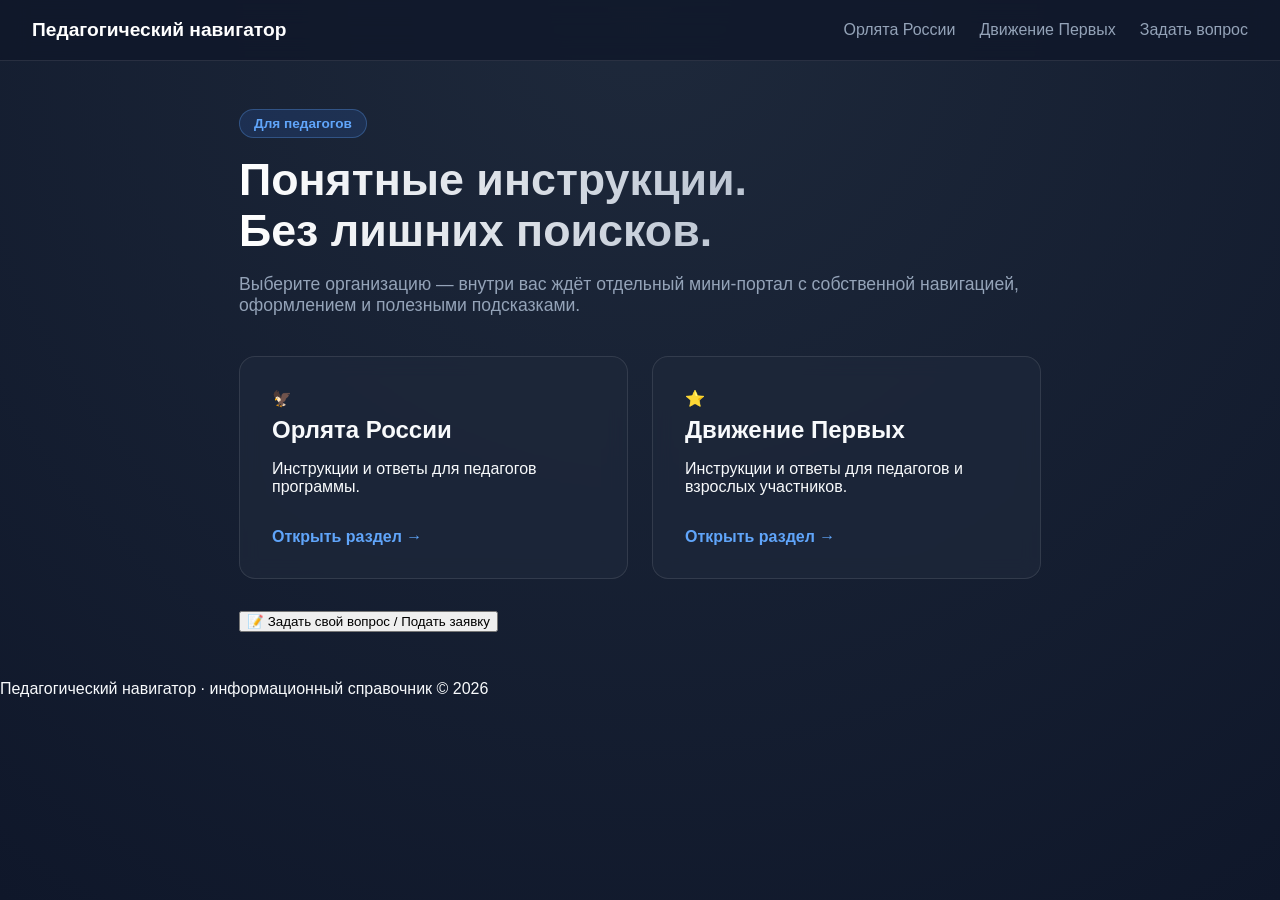
==== commit d9f71ac2: "Update index.html" ====
--- a/index.html
+++ b/index.html
@@ -13,60 +13,73 @@
     <nav class="nav-links">
       <a href="orlyata/index.html">Орлята России</a>
       <a href="pervye/index.html">Движение Первых</a>
-      <button class="btn-primary js-open-modal" style="padding: 8px 16px;">Задать вопрос</button>
+      <a href="#request-modal" class="nav-btn js-open-modal">Задать вопрос</a>
     </nav>
   </header>
 
   <main class="container">
-    <span class="badge">Для педагогов</span>
+    <div class="badge-wrapper">
+      <span class="badge">Для педагогов</span>
+    </div>
+    
     <h1 class="main-title">Понятные инструкции.<br>Без лишних поисков.</h1>
-    <p class="subtitle">Выберите нужный раздел — внутри вас ждёт база знаний с пошаговыми инструкциями, FAQ и поиском.</p>
+    <p class="subtitle">Выберите организацию — внутри вас ждёт отдельный мини-портал с собственной навигацией, оформлением и полезными подсказками.</p>
 
     <div class="grid-cards">
+      <!-- Орлята -->
       <div class="card">
-        <div style="font-size: 2.5rem;">🦅</div>
+        <div class="card-icon">🦅</div>
         <h2 class="card-title">Орлята России</h2>
-        <p style="color: var(--text-muted)">Инструкции по трекам, заполнению отчётов и работе с личным кабинетом.</p>
+        <p class="card-desc">Инструкции и ответы для педагогов программы.</p>
         <a href="orlyata/index.html" class="btn-link">Открыть раздел →</a>
       </div>
 
+      <!-- Первые -->
       <div class="card">
-        <div style="font-size: 2.5rem;">⭐</div>
+        <div class="card-icon">⭐</div>
         <h2 class="card-title">Движение Первых</h2>
-        <p style="color: var(--text-muted)">Инструкции по первичному отделению, проектам и подаче заявок.</p>
+        <p class="card-desc">Инструкции и ответы для педагогов и взрослых участников.</p>
         <a href="pervye/index.html" class="btn-link">Открыть раздел →</a>
       </div>
     </div>
 
-    <div style="text-align: center; margin-top: 3rem;">
-      <button class="btn-primary js-open-modal">📝 Оформить заявку / Задать вопрос</button>
+    <!-- Исправленный контрастный блок подачи заявок -->
+    <div class="feedback-section">
+      <button class="btn-question js-open-modal">
+        <span>📝</span> Задать свой вопрос / Подать заявку
+      </button>
     </div>
   </main>
 
+  <!-- Модальное окно подачи заявки -->
   <div id="request-modal" class="modal">
     <div class="modal-content">
-      <h2 style="margin-top:0;">Заявка / Вопрос</h2>
+      <h2>Задать вопрос или подать заявку</h2>
       <form id="request-form">
         <div class="form-group">
-          <label>Ваше ФИО</label>
-          <input type="text" required placeholder="Иванов Иван Иванович">
+          <label>ФИО:</label>
+          <input type="text" required placeholder="Введите ваше ФИО">
         </div>
         <div class="form-group">
-          <label>Организация / Школа</label>
-          <input type="text" required placeholder="Школа №1">
+          <label>Организация / Школа:</label>
+          <input type="text" required placeholder="Укажите номер или название">
         </div>
         <div class="form-group">
-          <label>Суть обращения</label>
-          <textarea rows="4" required placeholder="Опишите вопрос..."></textarea>
+          <label>Сообщение:</label>
+          <textarea rows="4" required placeholder="Опишите проблему или вопрос..."></textarea>
         </div>
         <div class="modal-actions">
-          <button type="submit" class="btn-primary">Отправить</button>
-          <button type="button" class="btn-secondary" id="close-modal-btn">Отмена</button>
+          <button type="submit" class="btn-submit">Отправить</button>
+          <button type="button" class="btn-close js-close-modal">Отмена</button>
         </div>
       </form>
     </div>
   </div>
 
+  <footer class="footer">
+    <p>Педагогический навигатор · информационный справочник © 2026</p>
+  </footer>
+
   <script src="assets/app.js"></script>
 </body>
 </html>
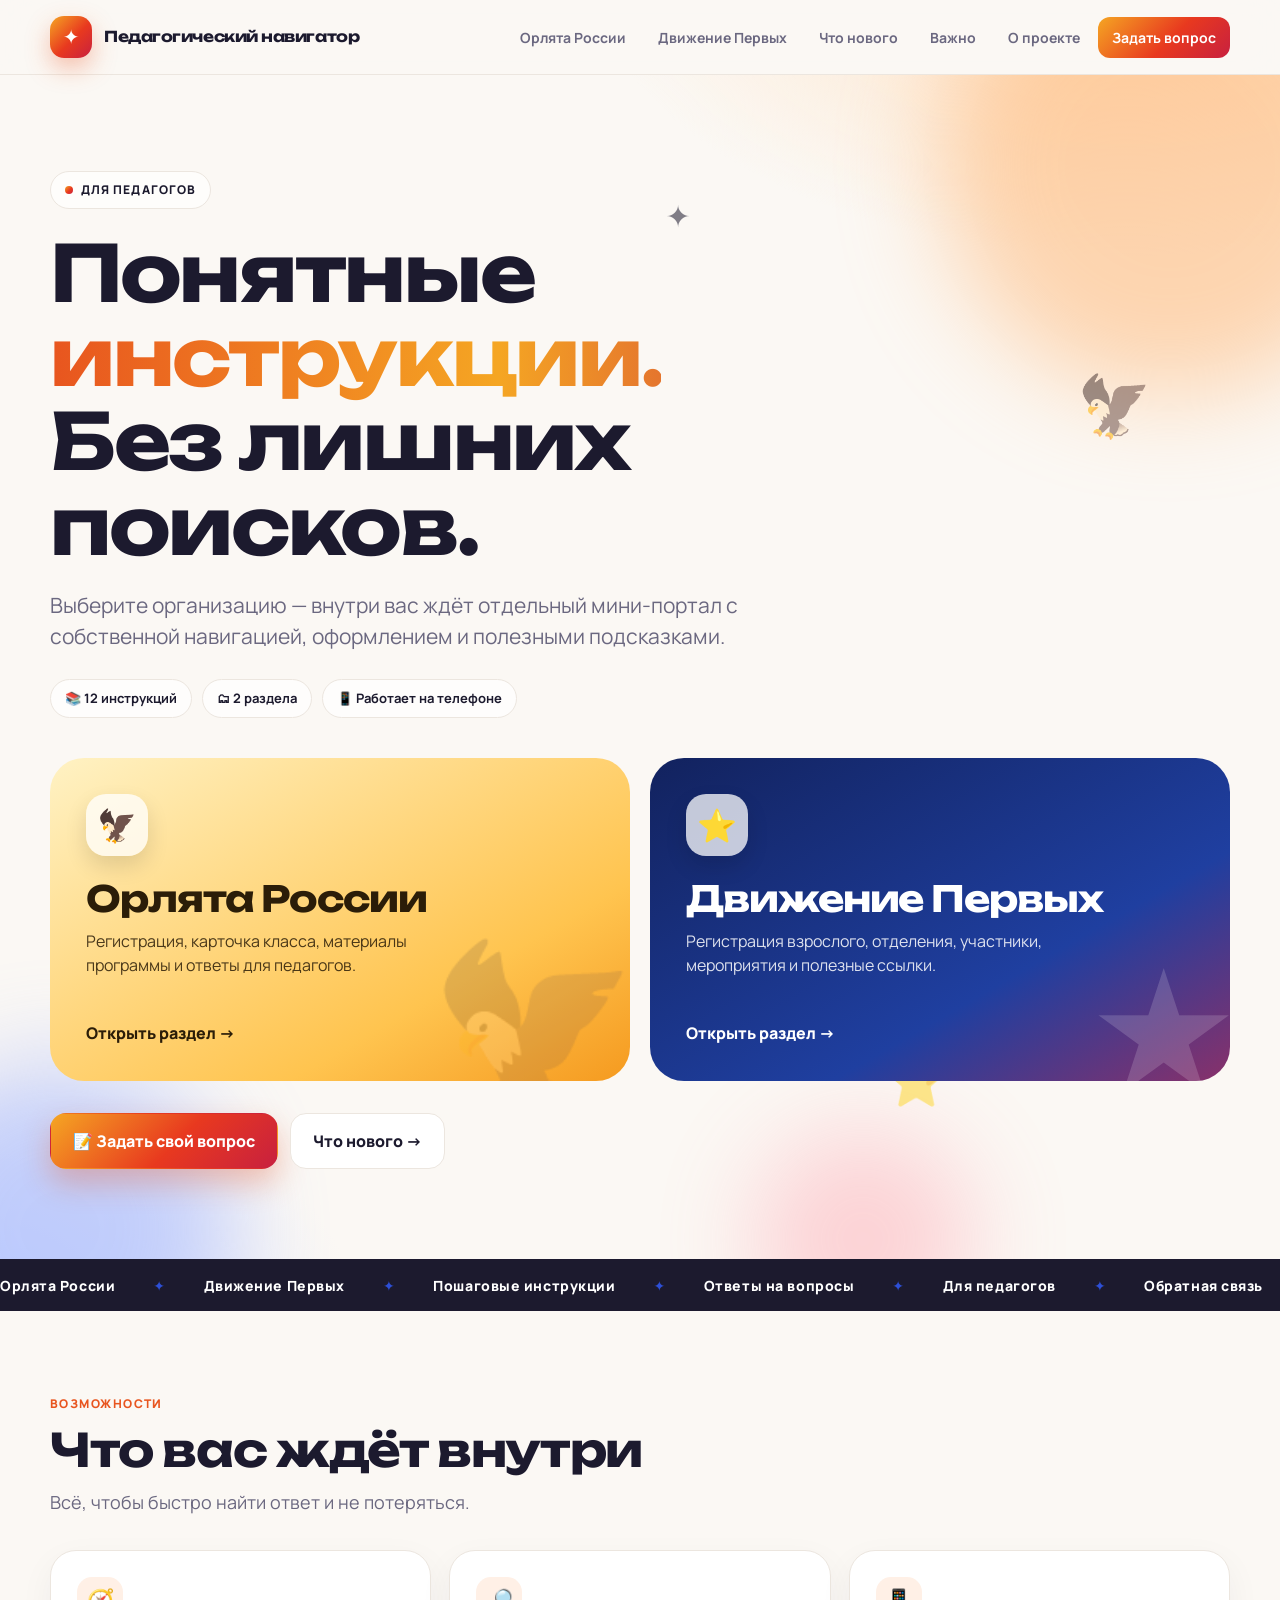
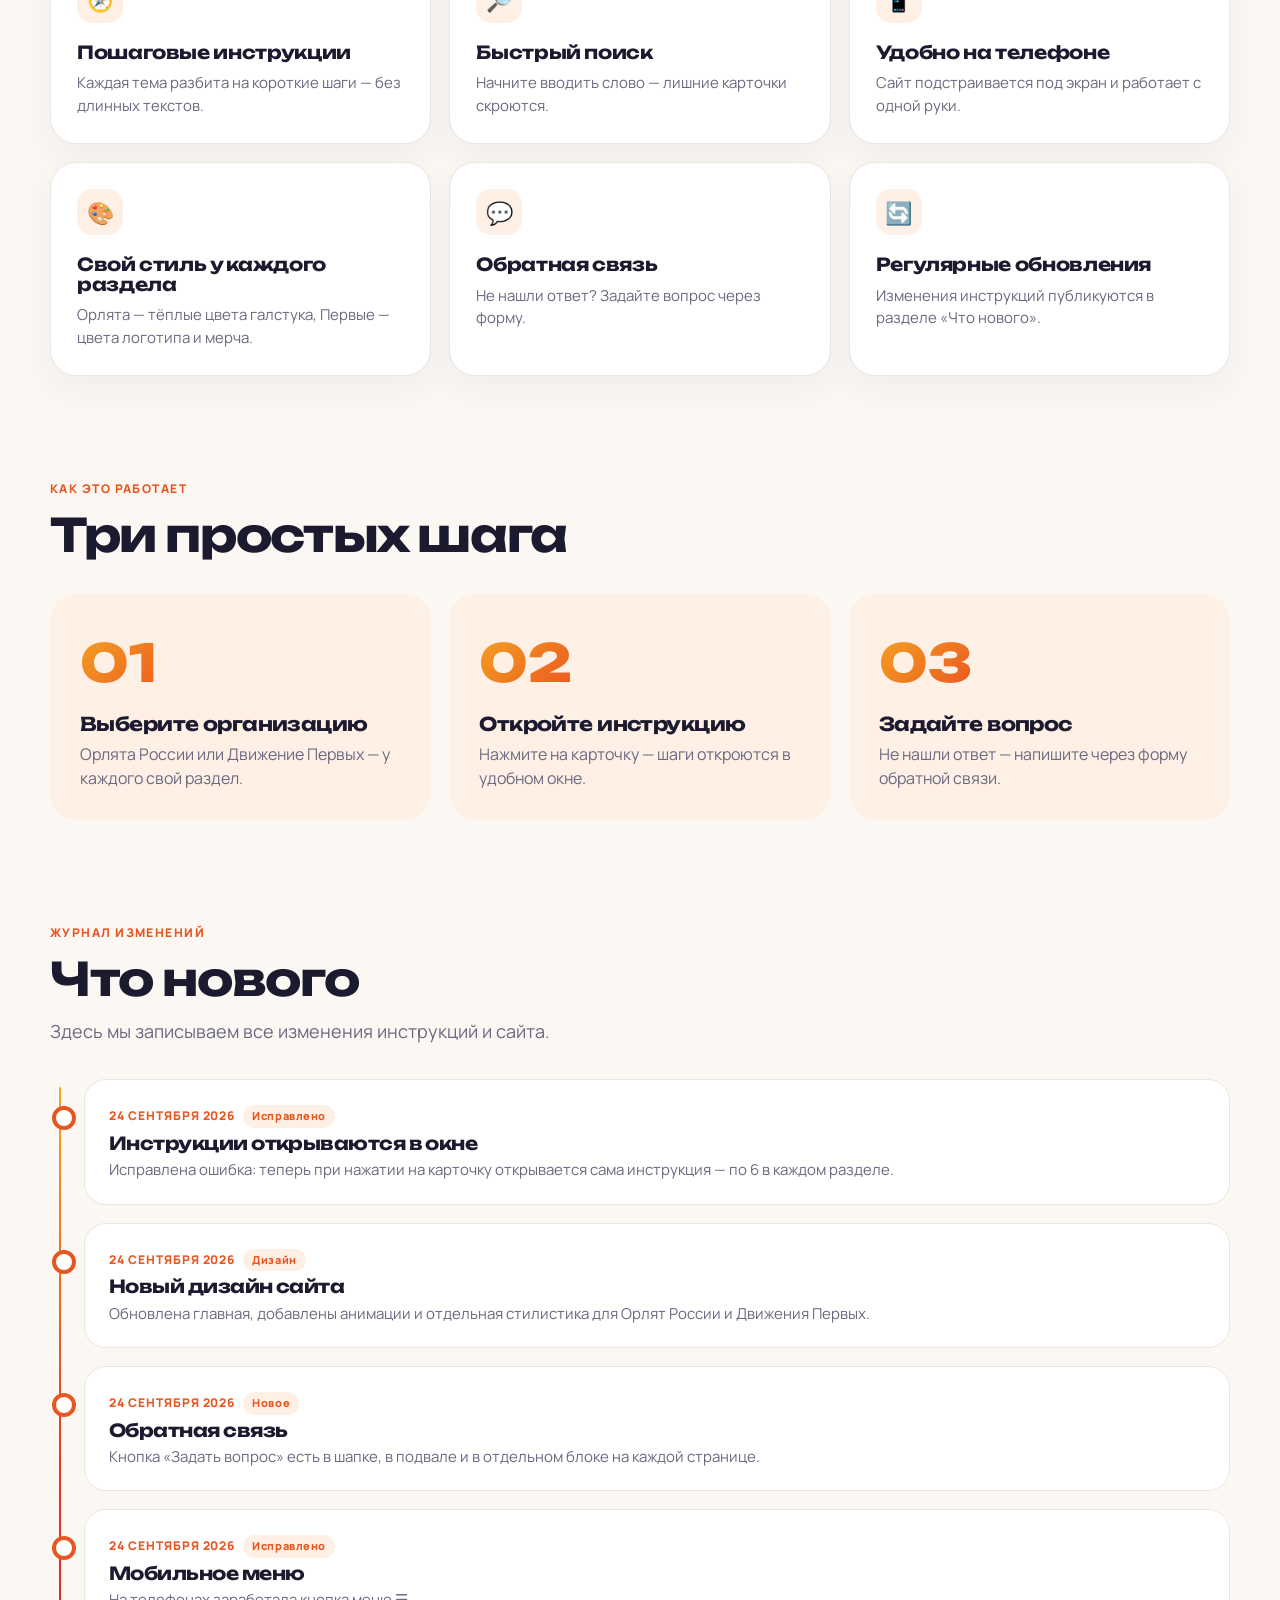
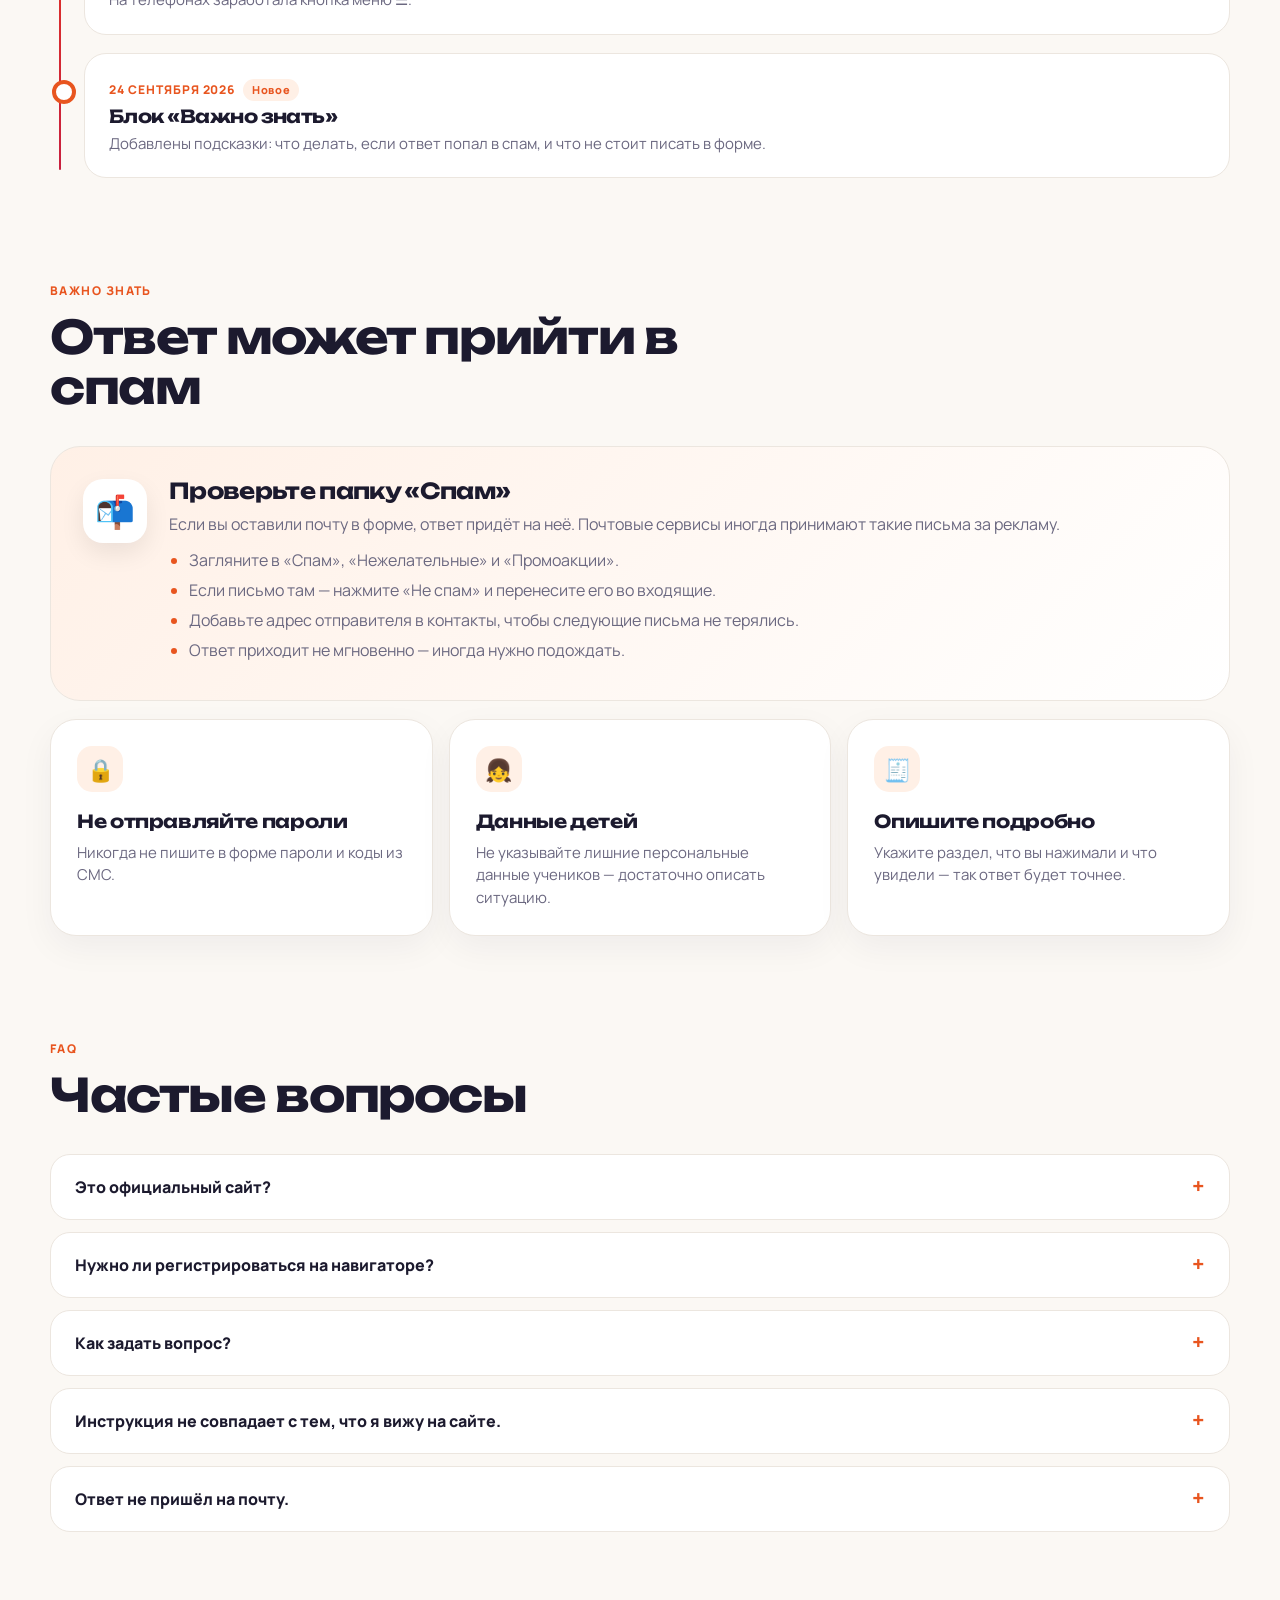
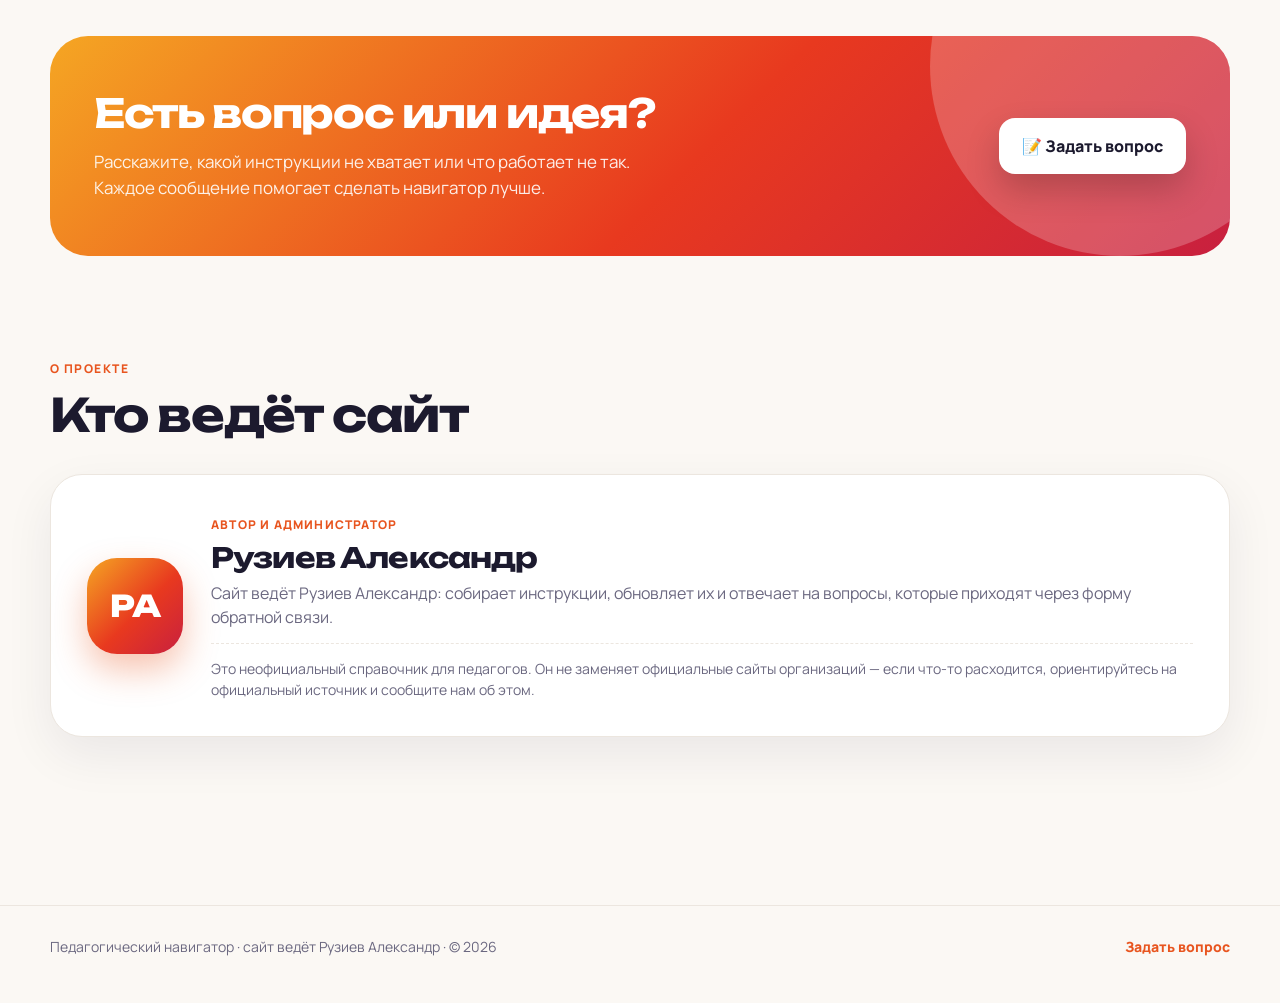
==== commit fcd894b9: "Update index.html" ====
--- a/index.html
+++ b/index.html
@@ -1,85 +1 @@
-<!DOCTYPE html>
-<html lang="ru">
-<head>
-  <meta charset="UTF-8">
-  <meta name="viewport" content="width=device-width, initial-scale=1.0">
-  <title>Педагогический навигатор</title>
-  <link rel="stylesheet" href="assets/style.css">
-</head>
-<body>
-
-  <header class="header">
-    <a href="index.html" class="logo">Педагогический навигатор</a>
-    <nav class="nav-links">
-      <a href="orlyata/index.html">Орлята России</a>
-      <a href="pervye/index.html">Движение Первых</a>
-      <a href="#request-modal" class="nav-btn js-open-modal">Задать вопрос</a>
-    </nav>
-  </header>
-
-  <main class="container">
-    <div class="badge-wrapper">
-      <span class="badge">Для педагогов</span>
-    </div>
-    
-    <h1 class="main-title">Понятные инструкции.<br>Без лишних поисков.</h1>
-    <p class="subtitle">Выберите организацию — внутри вас ждёт отдельный мини-портал с собственной навигацией, оформлением и полезными подсказками.</p>
-
-    <div class="grid-cards">
-      <!-- Орлята -->
-      <div class="card">
-        <div class="card-icon">🦅</div>
-        <h2 class="card-title">Орлята России</h2>
-        <p class="card-desc">Инструкции и ответы для педагогов программы.</p>
-        <a href="orlyata/index.html" class="btn-link">Открыть раздел →</a>
-      </div>
-
-      <!-- Первые -->
-      <div class="card">
-        <div class="card-icon">⭐</div>
-        <h2 class="card-title">Движение Первых</h2>
-        <p class="card-desc">Инструкции и ответы для педагогов и взрослых участников.</p>
-        <a href="pervye/index.html" class="btn-link">Открыть раздел →</a>
-      </div>
-    </div>
-
-    <!-- Исправленный контрастный блок подачи заявок -->
-    <div class="feedback-section">
-      <button class="btn-question js-open-modal">
-        <span>📝</span> Задать свой вопрос / Подать заявку
-      </button>
-    </div>
-  </main>
-
-  <!-- Модальное окно подачи заявки -->
-  <div id="request-modal" class="modal">
-    <div class="modal-content">
-      <h2>Задать вопрос или подать заявку</h2>
-      <form id="request-form">
-        <div class="form-group">
-          <label>ФИО:</label>
-          <input type="text" required placeholder="Введите ваше ФИО">
-        </div>
-        <div class="form-group">
-          <label>Организация / Школа:</label>
-          <input type="text" required placeholder="Укажите номер или название">
-        </div>
-        <div class="form-group">
-          <label>Сообщение:</label>
-          <textarea rows="4" required placeholder="Опишите проблему или вопрос..."></textarea>
-        </div>
-        <div class="modal-actions">
-          <button type="submit" class="btn-submit">Отправить</button>
-          <button type="button" class="btn-close js-close-modal">Отмена</button>
-        </div>
-      </form>
-    </div>
-  </div>
-
-  <footer class="footer">
-    <p>Педагогический навигатор · информационный справочник © 2026</p>
-  </footer>
-
-  <script src="assets/app.js"></script>
-</body>
-</html>
+<!doctype html><html lang="ru"><head><meta charset="utf-8"><meta name="viewport" content="width=device-width,initial-scale=1"><meta name="description" content="Педагогический навигатор — понятные инструкции для педагогов по Орлятам России и Движению Первых."><title>Педагогический навигатор</title><link rel="preconnect" href="https://fonts.googleapis.com"><link rel="preconnect" href="https://fonts.gstatic.com" crossorigin><link href="https://fonts.googleapis.com/css2?family=Manrope:wght@400;600;700;800&family=Unbounded:wght@500;700;800&display=swap" rel="stylesheet"><link rel="stylesheet" href="assets/style.css"></head><body class="theme-home"><header class="topbar"><div class="container nav"><a class="brand" href="./"><span class="brandmark">✦</span><span>Педагогический навигатор</span></a><nav class="navlinks"><a href="orlyata/">Орлята России</a><a href="pervye/">Движение Первых</a><a href="#news">Что нового</a><a href="#important">Важно</a><a href="#about">О проекте</a><a class="cta" href="https://docs.google.com/forms/d/e/1FAIpQLScjpH6-99fADP17gzk8YCZTK8gjjQ48LbidWgB1qYzVU0Q72A/viewform?usp=publish-editor" target="_blank" rel="noopener">Задать вопрос</a></nav><button class="menu" aria-label="Меню">☰</button></div></header><main><section class="hero"><div class="orb a"></div><div class="orb b"></div><div class="orb c"></div><span class="deco" style="right:10%;top:24%;font-size:60px">🦅</span><span class="deco" style="right:26%;bottom:12%;animation-delay:-4s;font-size:50px">⭐</span><span class="deco" style="left:52%;top:10%;animation-delay:-7s;font-size:30px">✦</span><div class="container"><span class="eyebrow">Для педагогов</span><h1>Понятные <span class="grad-text">инструкции.</span><br>Без лишних поисков.</h1><p>Выберите организацию — внутри вас ждёт отдельный мини-портал с собственной навигацией, оформлением и полезными подсказками.</p><div class="chips"><span class="chip">📚 <b data-count="12">0</b> инструкций</span><span class="chip">🗂 <b data-count="2">0</b> раздела</span><span class="chip">📱 Работает на телефоне</span></div><div class="portal-grid"><a class="portal orl reveal" href="orlyata/"><span class="big">🦅</span><div><span class="badge">🦅</span><h2>Орлята России</h2><p>Регистрация, карточка класса, материалы программы и ответы для педагогов.</p></div><div class="arrow">Открыть раздел →</div></a><a class="portal per reveal" style="--d:1" href="pervye/"><span class="big">★</span><div><span class="badge">⭐</span><h2>Движение Первых</h2><p>Регистрация взрослого, отделения, участники, мероприятия и полезные ссылки.</p></div><div class="arrow">Открыть раздел →</div></a></div><div class="actions"><a class="btn btn-primary" href="https://docs.google.com/forms/d/e/1FAIpQLScjpH6-99fADP17gzk8YCZTK8gjjQ48LbidWgB1qYzVU0Q72A/viewform?usp=publish-editor" target="_blank" rel="noopener">📝 Задать свой вопрос</a><a class="btn btn-secondary" href="#news">Что нового →</a></div></div></section><div class="ticker"><div class="track"><span>Орлята России</span><span>Движение Первых</span><span>Пошаговые инструкции</span><span>Ответы на вопросы</span><span>Для педагогов</span><span>Обратная связь</span><span>Орлята России</span><span>Движение Первых</span><span>Пошаговые инструкции</span><span>Ответы на вопросы</span><span>Для педагогов</span><span>Обратная связь</span></div></div><section class="section"><div class="container"><div class="section-head reveal"><span class="kicker">Возможности</span><h2>Что вас ждёт внутри</h2><p>Всё, чтобы быстро найти ответ и не потеряться.</p></div><div class="grid"><div class="feature reveal" style="--d:0"><div class="ico">🧭</div><h3>Пошаговые инструкции</h3><p>Каждая тема разбита на короткие шаги — без длинных текстов.</p></div><div class="feature reveal" style="--d:1"><div class="ico">🔎</div><h3>Быстрый поиск</h3><p>Начните вводить слово — лишние карточки скроются.</p></div><div class="feature reveal" style="--d:2"><div class="ico">📱</div><h3>Удобно на телефоне</h3><p>Сайт подстраивается под экран и работает с одной руки.</p></div><div class="feature reveal" style="--d:0"><div class="ico">🎨</div><h3>Свой стиль у каждого раздела</h3><p>Орлята — тёплые цвета галстука, Первые — цвета логотипа и мерча.</p></div><div class="feature reveal" style="--d:1"><div class="ico">💬</div><h3>Обратная связь</h3><p>Не нашли ответ? Задайте вопрос через форму.</p></div><div class="feature reveal" style="--d:2"><div class="ico">🔄</div><h3>Регулярные обновления</h3><p>Изменения инструкций публикуются в разделе «Что нового».</p></div></div></div></section><section class="section"><div class="container"><div class="section-head reveal"><span class="kicker">Как это работает</span><h2>Три простых шага</h2></div><div class="steps"><div class="step reveal"><h3>Выберите организацию</h3><p>Орлята России или Движение Первых — у каждого свой раздел.</p></div><div class="step reveal" style="--d:1"><h3>Откройте инструкцию</h3><p>Нажмите на карточку — шаги откроются в удобном окне.</p></div><div class="step reveal" style="--d:2"><h3>Задайте вопрос</h3><p>Не нашли ответ — напишите через форму обратной связи.</p></div></div></div></section><section class="section" id="news"><div class="container"><div class="section-head reveal"><span class="kicker">Журнал изменений</span><h2>Что нового</h2><p>Здесь мы записываем все изменения инструкций и сайта.</p></div><div class="timeline"><div class="tl reveal" style="--d:0"><time>24 сентября 2026</time><span class=tag>Исправлено</span><h3>Инструкции открываются в окне</h3><p>Исправлена ошибка: теперь при нажатии на карточку открывается сама инструкция — по 6 в каждом разделе.</p></div><div class="tl reveal" style="--d:1"><time>24 сентября 2026</time><span class=tag>Дизайн</span><h3>Новый дизайн сайта</h3><p>Обновлена главная, добавлены анимации и отдельная стилистика для Орлят России и Движения Первых.</p></div><div class="tl reveal" style="--d:2"><time>24 сентября 2026</time><span class=tag>Новое</span><h3>Обратная связь</h3><p>Кнопка «Задать вопрос» есть в шапке, в подвале и в отдельном блоке на каждой странице.</p></div><div class="tl reveal" style="--d:3"><time>24 сентября 2026</time><span class=tag>Исправлено</span><h3>Мобильное меню</h3><p>На телефонах заработала кнопка меню ☰.</p></div><div class="tl reveal" style="--d:4"><time>24 сентября 2026</time><span class=tag>Новое</span><h3>Блок «Важно знать»</h3><p>Добавлены подсказки: что делать, если ответ попал в спам, и что не стоит писать в форме.</p></div></div></div></section><section class="section" id="important"><div class="container"><div class="section-head reveal"><span class="kicker">Важно знать</span><h2>Ответ может прийти в спам</h2></div><div class="notice reveal"><div class="ico">📬</div><div><h3>Проверьте папку «Спам»</h3><p>Если вы оставили почту в форме, ответ придёт на неё. Почтовые сервисы иногда принимают такие письма за рекламу.</p><ul><li>Загляните в «Спам», «Нежелательные» и «Промоакции».</li><li>Если письмо там — нажмите «Не спам» и перенесите его во входящие.</li><li>Добавьте адрес отправителя в контакты, чтобы следующие письма не терялись.</li><li>Ответ приходит не мгновенно — иногда нужно подождать.</li></ul></div></div><div class="tips"><div class="feature reveal" style="--d:1"><div class="ico">🔒</div><h3>Не отправляйте пароли</h3><p>Никогда не пишите в форме пароли и коды из СМС.</p></div><div class="feature reveal" style="--d:2"><div class="ico">👧</div><h3>Данные детей</h3><p>Не указывайте лишние персональные данные учеников — достаточно описать ситуацию.</p></div><div class="feature reveal" style="--d:3"><div class="ico">🧾</div><h3>Опишите подробно</h3><p>Укажите раздел, что вы нажимали и что увидели — так ответ будет точнее.</p></div></div></div></section><section class="section" id="faq"><div class="container"><div class="section-head reveal"><span class="kicker">FAQ</span><h2>Частые вопросы</h2></div><div class="faq"><details class="reveal" style="--d:0"><summary>Это официальный сайт?</summary><p>Нет. Это неофициальный справочник для педагогов. Актуальные правила всегда смотрите на официальных сайтах Движения Первых и Орлят России.</p></details><details class="reveal" style="--d:1"><summary>Нужно ли регистрироваться на навигаторе?</summary><p>Нет. Сайт открыт: выбирайте раздел и читайте инструкции.</p></details><details class="reveal" style="--d:2"><summary>Как задать вопрос?</summary><p>Нажмите «Задать вопрос» в шапке или внизу страницы, укажите ФИО, раздел и опишите проблему.</p></details><details class="reveal" style="--d:3"><summary>Инструкция не совпадает с тем, что я вижу на сайте.</summary><p>Интерфейсы меняются. Ориентируйтесь на смысл шагов и сообщите нам через форму — мы обновим инструкцию.</p></details><details class="reveal" style="--d:4"><summary>Ответ не пришёл на почту.</summary><p>Проверьте папки «Спам» и «Нежелательные», добавьте отправителя в контакты и подождите — ответ приходит не мгновенно.</p></details></div></div></section><section class="section"><div class="container"><div class="cta-band reveal"><div><h2>Есть вопрос или идея?</h2><p>Расскажите, какой инструкции не хватает или что работает не так. Каждое сообщение помогает сделать навигатор лучше.</p></div><a class="btn" href="https://docs.google.com/forms/d/e/1FAIpQLScjpH6-99fADP17gzk8YCZTK8gjjQ48LbidWgB1qYzVU0Q72A/viewform?usp=publish-editor" target="_blank" rel="noopener">📝 Задать вопрос</a></div></div></section><section class="section" id="about"><div class="container"><div class="section-head reveal"><span class="kicker">О проекте</span><h2>Кто ведёт сайт</h2></div><div class="about reveal"><div class="avatar">РА</div><div><small>Автор и администратор</small><h3>Рузиев Александр</h3><p>Сайт ведёт Рузиев Александр: собирает инструкции, обновляет их и отвечает на вопросы, которые приходят через форму обратной связи.</p><p class="disc">Это неофициальный справочник для педагогов. Он не заменяет официальные сайты организаций — если что-то расходится, ориентируйтесь на официальный источник и сообщите нам об этом.</p></div></div></div></section></main><footer class="footer"><div class="container footerrow"><span>Педагогический навигатор · сайт ведёт Рузиев Александр · © 2026</span><a href="https://docs.google.com/forms/d/e/1FAIpQLScjpH6-99fADP17gzk8YCZTK8gjjQ48LbidWgB1qYzVU0Q72A/viewform?usp=publish-editor" target="_blank" rel="noopener">Задать вопрос</a></div></footer><script src="assets/app.js"></script></body></html>
--- a/assets/style.css
+++ b/assets/style.css
@@ -1,293 +1,122 @@
-:root {
-  --primary: #3b82f6;
-  --primary-hover: #2563eb;
-  --bg: #0f172a;
-  --card-bg: rgba(30, 41, 59, 0.7);
-  --card-border: rgba(255, 255, 255, 0.1);
-  --text-main: #f8fafc;
-  --text-muted: #94a3b8;
-  --radius: 16px;
-}
+/* Педагогический навигатор — единая система, у каждого раздела своя тема (body.theme-home / theme-orl / theme-per) */
+:root{--r:26px;--ease:cubic-bezier(.2,.8,.2,1);--font:"Manrope",ui-sans-serif,system-ui,-apple-system,"Segoe UI",sans-serif;--display:"Unbounded","Manrope",ui-sans-serif,system-ui,sans-serif}
+body.theme-home{--bg:#fbf8f4;--ink:#1c1a2e;--muted:#6b6880;--accent:#e8551f;--accent2:#2d4fd6;--soft:#fff0e6;--line:#ece6df;--grad:linear-gradient(135deg,#f5a623,#e8391f 55%,#c8203f);--tgrad:linear-gradient(90deg,#e8551f,#f5a623,#c8203f,#e8551f);--on:#fff}
+body.theme-orl{--bg:#fffaf0;--ink:#2b1d08;--muted:#7a6448;--accent:#e9840c;--accent2:#f5b820;--soft:#fff0cc;--line:#f1e2c0;--grad:linear-gradient(135deg,#ffcf3a,#f0850f);--tgrad:linear-gradient(90deg,#d96a00,#f0a000,#d96a00);--on:#2b1d08}
+body.theme-per{--bg:#f4f6ff;--ink:#0e1740;--muted:#5d6791;--accent:#e3243b;--accent2:#2b59d9;--soft:#ffe9ec;--line:#dfe4f6;--grad:linear-gradient(135deg,#e3243b,#2b59d9);--tgrad:linear-gradient(90deg,#ff6b81,#7ea2ff,#ff6b81);--on:#fff}
+*{box-sizing:border-box}html{scroll-behavior:smooth;scroll-padding-top:84px}
+body{margin:0;font-family:var(--font);color:var(--ink);background:var(--bg);-webkit-font-smoothing:antialiased;line-height:1.5;overflow-x:hidden}
+a{color:inherit}button,input{font:inherit}.container{width:min(1180px,calc(100% - 40px));margin:auto}.hidden{display:none!important}
+h1,h2,h3{font-family:var(--display);font-weight:700;letter-spacing:-.03em;line-height:1.08;margin:0}
+.progress{position:fixed;top:0;left:0;height:3px;width:0;background:var(--grad);z-index:200}
 
-* {
-  box-sizing: border-box;
-  transition: all 0.25s ease-in-out;
-}
+/* шапка */
+.topbar{position:sticky;top:0;z-index:50;background:color-mix(in srgb,var(--bg) 82%,transparent);backdrop-filter:blur(18px);border-bottom:1px solid var(--line)}
+.nav{height:74px;display:flex;align-items:center;justify-content:space-between;gap:20px}
+.brand{display:flex;align-items:center;gap:12px;text-decoration:none;font-family:var(--display);font-weight:700;font-size:15px;letter-spacing:-.03em}
+.brandmark{width:42px;height:42px;border-radius:14px;display:grid;place-items:center;color:var(--on);font-size:20px;background:var(--grad);box-shadow:0 10px 24px color-mix(in srgb,var(--accent) 35%,transparent);transition:.4s var(--ease)}
+.brand:hover .brandmark{transform:rotate(-12deg) scale(1.08)}
+.navlinks{display:flex;align-items:center;gap:4px}.navlinks a{padding:10px 14px;border-radius:12px;text-decoration:none;color:var(--muted);font-weight:700;font-size:14px;transition:.2s}
+.navlinks a:hover{background:var(--soft);color:var(--ink)}.navlinks a.cta{background:var(--grad);color:var(--on)}.navlinks a.cta:hover{filter:brightness(1.06)}
+.menu{display:none;border:0;background:var(--soft);width:44px;height:44px;border-radius:13px;cursor:pointer;color:var(--ink)}
 
-body {
-  font-family: -apple-system, BlinkMacSystemFont, "Segoe UI", Roboto, sans-serif;
-  background: radial-gradient(circle at top, #1e293b, #0f172a);
-  color: var(--text-main);
-  margin: 0;
-  padding: 0;
-  min-height: 100vh;
-}
+/* hero */
+.hero{position:relative;overflow:hidden;padding:96px 0 90px;isolation:isolate}
+.orb{position:absolute;border-radius:50%;filter:blur(50px);z-index:-1;animation:float 14s ease-in-out infinite}
+.orb.a{width:460px;height:460px;right:-120px;top:-140px}.orb.b{width:340px;height:340px;left:-110px;bottom:-140px;animation-delay:-5s}.orb.c{width:220px;height:220px;right:24%;bottom:-90px;animation-delay:-9s}
+.deco{position:absolute;z-index:-1;font-size:44px;opacity:.55;animation:float 9s ease-in-out infinite;user-select:none}
+.eyebrow{display:inline-flex;align-items:center;gap:8px;padding:9px 14px;border:1px solid var(--line);border-radius:999px;background:color-mix(in srgb,#fff 70%,transparent);font-weight:800;font-size:12px;letter-spacing:.09em;text-transform:uppercase}
+.eyebrow:before{content:"";width:8px;height:8px;border-radius:50%;background:var(--grad);animation:pulse 2s infinite}
+.hero h1{font-size:clamp(34px,6.4vw,78px);max-width:980px;margin:22px 0}
+.grad-text{background:var(--tgrad);background-size:220% 100%;-webkit-background-clip:text;background-clip:text;color:transparent;animation:shine 6s linear infinite}
+.hero>.container>p{font-size:clamp(17px,2vw,21px);color:var(--muted);max-width:700px;margin:0}
+.chips{display:flex;flex-wrap:wrap;gap:10px;margin-top:26px}.chip{padding:9px 14px;border-radius:999px;background:color-mix(in srgb,#fff 75%,transparent);border:1px solid var(--line);font-weight:700;font-size:13px}
+.actions{display:flex;flex-wrap:wrap;gap:12px;margin-top:32px}
+.btn{display:inline-flex;align-items:center;justify-content:center;gap:9px;padding:15px 22px;border-radius:16px;text-decoration:none;font-weight:800;border:1px solid transparent;cursor:pointer;transition:.3s var(--ease)}
+.btn:hover{transform:translateY(-3px)}.btn-primary{background:var(--grad);color:var(--on);box-shadow:0 14px 30px color-mix(in srgb,var(--accent) 32%,transparent)}
+.btn-secondary{background:#fff;border-color:var(--line);color:var(--ink)}
+/* тема Орлят: тёплый, «галстучный» оранжево-жёлтый */
+.theme-orl .hero{background:linear-gradient(160deg,#fff4cf,#ffd980 55%,#ffb54a)}
+.theme-orl .orb.a{background:#fff}.theme-orl .orb.b{background:#ff9d2e}.theme-orl .orb.c{background:#ffe066}
+/* тема Первых: цвета логотипа и мерча — красный, синий, белый */
+.theme-per .hero{background:linear-gradient(160deg,#0c1745,#14265f 60%,#1b3a8f);color:#fff}
+.theme-per .hero>.container>p{color:rgba(255,255,255,.78)}.theme-per .eyebrow,.theme-per .chip{background:rgba(255,255,255,.1);border-color:rgba(255,255,255,.22);color:#fff}
+.theme-per .btn-secondary{background:rgba(255,255,255,.12);border-color:rgba(255,255,255,.3);color:#fff}
+.theme-per .orb.a{background:#e3243b;opacity:.7}.theme-per .orb.b{background:#2b59d9}.theme-per .orb.c{background:#fff;opacity:.25}.theme-per .deco{opacity:.35;color:#fff}
+.theme-home .hero{background:radial-gradient(900px 500px at 88% -10%,#ffe1c2,transparent 60%),radial-gradient(700px 420px at -5% 105%,#d9e2ff,transparent 60%)}
+.theme-home .orb.a{background:#ffb16b;opacity:.5}.theme-home .orb.b{background:#8ea6ff;opacity:.45}.theme-home .orb.c{background:#ff7a8e;opacity:.3}
 
-/* Шапка с эффектом размытия */
-.header {
-  display: flex;
-  justify-content: space-between;
-  align-items: center;
-  padding: 1.2rem 2rem;
-  background: rgba(15, 23, 42, 0.8);
-  backdrop-filter: blur(12px);
-  border-bottom: 1px solid var(--card-border);
-  position: sticky;
-  top: 0;
-  z-index: 100;
-}
+/* бегущая строка */
+.ticker{overflow:hidden;background:var(--ink);color:#fff;padding:14px 0;white-space:nowrap}
+.theme-orl .ticker{background:#2b1d08}.track{display:inline-flex;gap:38px;animation:marquee 32s linear infinite;font-weight:800;font-size:14px;letter-spacing:.04em}.track span:after{content:"✦";margin-left:38px;color:var(--accent2)}
+.ticker:hover .track{animation-play-state:paused}
 
-.logo {
-  font-size: 1.2rem;
-  font-weight: 700;
-  color: #fff;
-  text-decoration: none;
-}
+/* секции */
+.section{padding:84px 0 20px}.section:last-of-type{padding-bottom:84px}
+.section-head{margin-bottom:34px;max-width:720px}.section-head .kicker{display:block;font-weight:800;font-size:12px;letter-spacing:.12em;text-transform:uppercase;color:var(--accent);margin-bottom:12px}
+.section-head h2{font-size:clamp(28px,4vw,46px)}.section-head p{color:var(--muted);margin:14px 0 0;font-size:18px}
+.grid{display:grid;grid-template-columns:repeat(3,1fr);gap:18px}
+.card,.feature,.portal,.step{position:relative;overflow:hidden}
+.card:before,.feature:before,.portal:before{content:"";position:absolute;inset:0;background:radial-gradient(320px circle at var(--mx,50%) var(--my,0%),color-mix(in srgb,var(--accent) 16%,transparent),transparent 62%);opacity:0;transition:.3s;pointer-events:none}
+.card:hover:before,.feature:hover:before,.portal:hover:before{opacity:1}
+.card,.feature{background:#fff;border:1px solid var(--line);border-radius:var(--r);padding:26px;box-shadow:0 12px 34px rgba(20,20,50,.05);transition:transform .35s var(--ease),box-shadow .35s,border-color .3s}
+.card:hover,.feature:hover{transform:translateY(-7px);box-shadow:0 26px 60px rgba(20,20,50,.13);border-color:color-mix(in srgb,var(--accent) 40%,var(--line))}
+.num,.ico{width:46px;height:46px;border-radius:15px;display:grid;place-items:center;background:var(--soft);color:var(--accent);font-family:var(--display);font-weight:700;font-size:14px}.ico{font-size:22px}
+.card h3,.feature h3{font-size:18px;margin:20px 0 10px;letter-spacing:-.02em}.card p,.feature p{color:var(--muted);margin:0;font-size:15px}
+.card[data-open]{cursor:pointer;display:flex;flex-direction:column}.card[data-open]:focus-visible{outline:3px solid var(--accent);outline-offset:3px}
+.card-more{margin-top:auto;padding-top:20px;font-weight:800;font-size:14px;color:var(--accent)}.card-more i{display:inline-block;font-style:normal;transition:.25s}.card:hover .card-more i{transform:translateX(6px)}
+.instr{display:none}.searchbox{width:100%;padding:17px 20px;border:1px solid var(--line);border-radius:18px;background:#fff;outline:none;margin-bottom:20px;transition:.25s}.searchbox:focus{border-color:var(--accent);box-shadow:0 0 0 5px var(--soft)}
 
-.nav-links {
-  display: flex;
-  gap: 1.5rem;
-  align-items: center;
-}
+/* порталы на главной */
+.portal-grid{display:grid;grid-template-columns:1fr 1fr;gap:20px;margin-top:40px}
+.portal{display:flex;flex-direction:column;justify-content:space-between;gap:44px;min-height:310px;padding:36px;border-radius:34px;text-decoration:none;transition:transform .4s var(--ease),box-shadow .4s}
+.portal:hover{transform:translateY(-8px) rotate(-.4deg);box-shadow:0 34px 70px rgba(20,20,50,.2)}
+.portal.orl{background:linear-gradient(150deg,#fff2c4,#ffc44f 70%,#f59a1f);color:#2b1d08}.portal.per{background:linear-gradient(150deg,#12225e,#1f3fa0 65%,#e3243b 130%);color:#fff}
+.portal .big{position:absolute;right:-10px;bottom:-30px;font-size:170px;opacity:.16;transition:.5s var(--ease);line-height:1}.portal:hover .big{transform:scale(1.15) rotate(-8deg);opacity:.26}
+.portal .badge{display:grid;place-items:center;width:62px;height:62px;border-radius:20px;background:rgba(255,255,255,.75);font-size:32px;box-shadow:0 10px 22px rgba(0,0,0,.12)}
+.portal h2{font-size:clamp(26px,3vw,36px);margin:24px 0 10px}.portal p{margin:0;max-width:380px;opacity:.85}.portal .arrow{font-weight:800;position:relative;transition:.3s}.portal:hover .arrow{transform:translateX(8px)}
 
-.nav-links a {
-  color: var(--text-muted);
-  text-decoration: none;
-  font-weight: 500;
-}
+/* шаги, лента изменений */
+.steps{display:grid;grid-template-columns:repeat(3,1fr);gap:18px;counter-reset:s}
+.step{padding:30px;border-radius:var(--r);background:var(--soft);counter-increment:s}.step:before{content:"0" counter(s);display:block;font-family:var(--display);font-size:52px;font-weight:800;background:var(--grad);-webkit-background-clip:text;background-clip:text;color:transparent;margin-bottom:12px}
+.step h3{font-size:19px;margin-bottom:8px}.step p{margin:0;color:var(--muted)}
+.timeline{position:relative;display:grid;gap:18px;padding-left:34px}.timeline:before{content:"";position:absolute;left:9px;top:8px;bottom:8px;width:2px;background:var(--grad);border-radius:2px}
+.tl{position:relative;background:#fff;border:1px solid var(--line);border-radius:22px;padding:22px 24px;transition:.3s var(--ease)}.tl:hover{transform:translateX(6px)}
+.tl:before{content:"";position:absolute;left:-33px;top:26px;width:16px;height:16px;border-radius:50%;background:#fff;border:4px solid var(--accent)}
+.tl time{font-weight:800;font-size:12px;letter-spacing:.08em;text-transform:uppercase;color:var(--accent)}.tl h3{font-size:18px;margin:6px 0}.tl p{margin:0;color:var(--muted);font-size:15px}.tag{display:inline-block;margin-left:8px;padding:3px 9px;border-radius:99px;background:var(--soft);color:var(--accent);font-size:11px;font-weight:800;letter-spacing:.05em}
 
-.nav-links a:hover, .nav-links a.active {
-  color: var(--primary);
-}
+/* важно знать */
+.notice{display:grid;grid-template-columns:auto 1fr;gap:22px;padding:32px;border-radius:30px;background:linear-gradient(135deg,var(--soft),#fff);border:1px solid var(--line)}
+.notice .ico{width:64px;height:64px;font-size:32px;border-radius:20px;background:#fff;box-shadow:0 10px 24px rgba(0,0,0,.08)}.notice h3{font-size:22px;margin-bottom:10px}.notice p{margin:0 0 12px;color:var(--muted)}
+.notice ul{margin:0;padding-left:20px;color:var(--muted)}.notice li{margin-bottom:6px}.notice li::marker{color:var(--accent)}
+.tips{display:grid;grid-template-columns:repeat(3,1fr);gap:16px;margin-top:18px}
 
-.container {
-  max-width: 850px;
-  margin: 3rem auto;
-  padding: 0 1.5rem;
-}
+/* FAQ */
+.faq{display:grid;gap:12px}.faq details{background:#fff;border:1px solid var(--line);border-radius:20px;padding:20px 24px;transition:.3s}.faq details[open]{border-color:color-mix(in srgb,var(--accent) 45%,var(--line));box-shadow:0 14px 34px rgba(20,20,50,.07)}
+.faq summary{cursor:pointer;font-weight:800;list-style:none;display:flex;justify-content:space-between;gap:16px}.faq summary::-webkit-details-marker{display:none}.faq summary:after{content:"+";color:var(--accent);font-size:22px;line-height:1;transition:.3s}.faq details[open] summary:after{transform:rotate(45deg)}
+.faq p{color:var(--muted);margin:14px 0 0;animation:drop .4s var(--ease)}
 
-.badge {
-  display: inline-block;
-  background: rgba(59, 130, 246, 0.15);
-  color: #60a5fa;
-  padding: 6px 14px;
-  border-radius: 20px;
-  font-size: 0.85rem;
-  font-weight: 600;
-  border: 1px solid rgba(96, 165, 250, 0.3);
-}
+/* обратная связь и «о проекте» */
+.cta-band{position:relative;overflow:hidden;padding:56px 44px;border-radius:38px;background:var(--grad);color:var(--on);display:grid;grid-template-columns:1.3fr auto;gap:30px;align-items:center;isolation:isolate}
+.cta-band:before{content:"";position:absolute;width:380px;height:380px;border-radius:50%;background:rgba(255,255,255,.22);right:-80px;top:-160px;z-index:-1;animation:float 10s ease-in-out infinite}
+.cta-band h2{font-size:clamp(26px,3.6vw,40px)}.cta-band p{margin:14px 0 0;max-width:560px;opacity:.9;font-size:17px}.cta-band .btn{background:#fff;color:#1c1a2e;box-shadow:0 16px 34px rgba(0,0,0,.2)}
+.about{display:grid;grid-template-columns:auto 1fr;gap:28px;align-items:center;padding:36px;border-radius:32px;background:#fff;border:1px solid var(--line);box-shadow:0 18px 50px rgba(20,20,50,.07)}
+.avatar{width:96px;height:96px;border-radius:30px;display:grid;place-items:center;background:var(--grad);color:var(--on);font-family:var(--display);font-weight:800;font-size:30px;box-shadow:0 16px 34px color-mix(in srgb,var(--accent) 35%,transparent);animation:float 7s ease-in-out infinite}
+.about small{font-weight:800;letter-spacing:.1em;text-transform:uppercase;font-size:12px;color:var(--accent)}.about h3{font-size:28px;margin:8px 0}.about p{margin:0;color:var(--muted)}.about .disc{margin-top:14px;font-size:14px;padding-top:14px;border-top:1px dashed var(--line)}
+.footer{margin-top:84px;border-top:1px solid var(--line);padding:30px 0 46px;color:var(--muted);font-size:14px}.footerrow{display:flex;justify-content:space-between;gap:16px;flex-wrap:wrap}.footer a{font-weight:800;text-decoration:none;color:var(--accent)}
 
-.main-title {
-  font-size: 2.8rem;
-  font-weight: 800;
-  margin: 1rem 0;
-  background: linear-gradient(to right, #ffffff, #94a3b8);
-  -webkit-background-clip: text;
-  -webkit-text-fill-color: transparent;
-}
+/* окно с инструкцией */
+.modal{position:fixed;inset:0;z-index:100;display:grid;place-items:center;padding:20px;background:rgba(14,20,50,.5);backdrop-filter:blur(7px);opacity:0;visibility:hidden;transition:opacity .25s,visibility .25s}.modal.show{opacity:1;visibility:visible}
+.modal-box{position:relative;width:min(660px,100%);max-height:88vh;overflow:auto;background:#fff;border-radius:30px;padding:36px;box-shadow:0 40px 90px rgba(14,20,50,.35);transform:translateY(24px) scale(.97);transition:transform .4s var(--ease);outline:none}.modal.show .modal-box{transform:none}
+.modal-box h2{font-size:26px;margin:18px 46px 14px 0}.modal-close{position:absolute;top:20px;right:20px;width:42px;height:42px;border:0;border-radius:13px;background:var(--soft);cursor:pointer;color:var(--ink);transition:.25s}.modal-close:hover{transform:rotate(90deg)}
+.modal-body{color:var(--muted);line-height:1.65}.modal-body p{margin:0 0 14px}.modal-body ol,.modal-body ul{margin:0 0 16px;padding-left:22px}.modal-body li{margin-bottom:10px;padding-left:4px}.modal-body ol li::marker{color:var(--accent);font-weight:800}
+.modal-body a{color:var(--accent);font-weight:700}.modal-body .tip{padding:15px 18px;border-radius:16px;background:var(--soft);color:var(--ink);font-size:14px}
 
-.subtitle {
-  color: var(--text-muted);
-  font-size: 1.1rem;
-  margin-bottom: 2.5rem;
-}
+/* анимации */
+.js .reveal{opacity:0;transform:translateY(28px);transition:opacity .8s var(--ease),transform .8s var(--ease);transition-delay:calc(var(--d,0)*90ms)}.js .reveal.in{opacity:1;transform:none}
+@keyframes float{50%{transform:translate(0,-26px) rotate(6deg)}}@keyframes shine{to{background-position:220% 0}}@keyframes marquee{to{transform:translateX(-50%)}}
+@keyframes pulse{50%{box-shadow:0 0 0 7px transparent;transform:scale(1.2)}}@keyframes drop{from{opacity:0;transform:translateY(-8px)}}
+@media(prefers-reduced-motion:reduce){*{animation:none!important;transition:none!important}.js .reveal{opacity:1;transform:none}}
 
-/* Карточки разделов */
-.grid-cards {
-  display: grid;
-  grid-template-columns: repeat(auto-fit, minmax(300px, 1fr));
-  gap: 1.5rem;
-  margin-bottom: 2rem;
-}
-
-.card {
-  background: var(--card-bg);
-  border: 1px solid var(--card-border);
-  border-radius: var(--radius);
-  padding: 2rem;
-  backdrop-filter: blur(10px);
-}
-
-.card:hover {
-  transform: translateY(-5px);
-  border-color: rgba(59, 130, 246, 0.4);
-  box-shadow: 0 12px 24px -10px rgba(0, 0, 0, 0.5);
-}
-
-.card-title {
-  font-size: 1.5rem;
-  margin: 0.5rem 0;
-}
-
-.btn-link {
-  color: #60a5fa;
-  text-decoration: none;
-  font-weight: 600;
-  display: inline-block;
-  margin-top: 1rem;
-}
-
-/* Поиск */
-.search-box input {
-  width: 100%;
-  padding: 16px 20px;
-  background: rgba(15, 23, 42, 0.6);
-  border: 1px solid var(--card-border);
-  border-radius: 12px;
-  color: #fff;
-  font-size: 1rem;
-  margin-bottom: 2rem;
-  outline: none;
-}
-
-.search-box input:focus {
-  border-color: var(--primary);
-  box-shadow: 0 0 0 3px rgba(59, 130, 246, 0.2);
-}
-
-/* Плавные аккордеоны (Инструкции и FAQ) */
-.accordion-item {
-  background: var(--card-bg);
-  border: 1px solid var(--card-border);
-  border-radius: 12px;
-  margin-bottom: 12px;
-  overflow: hidden;
-}
-
-.accordion-header {
-  width: 100%;
-  padding: 18px 20px;
-  background: transparent;
-  border: none;
-  color: #fff;
-  font-size: 1.05rem;
-  font-weight: 600;
-  text-align: left;
-  display: flex;
-  justify-content: space-between;
-  align-items: center;
-  cursor: pointer;
-}
-
-.accordion-header:hover {
-  background: rgba(255, 255, 255, 0.03);
-}
-
-.accordion-icon {
-  font-size: 1.2rem;
-  transition: transform 0.3s ease;
-}
-
-.accordion-item.active .accordion-icon {
-  transform: rotate(45deg);
-}
-
-.accordion-content {
-  max-height: 0;
-  overflow: hidden;
-  transition: max-height 0.3s cubic-bezier(0, 1, 0, 1);
-  background: rgba(0, 0, 0, 0.2);
-}
-
-.accordion-item.active .accordion-content {
-  max-height: 1000px;
-  transition: max-height 0.5s ease-in-out;
-}
-
-.accordion-body {
-  padding: 18px 20px;
-  color: var(--text-muted);
-  line-height: 1.6;
-}
-
-.accordion-body ol, .accordion-body ul {
-  padding-left: 20px;
-  margin: 10px 0 0 0;
-}
-
-/* Главные кнопки */
-.btn-primary {
-  background: linear-gradient(135deg, #3b82f6, #1d4ed8);
-  color: #fff;
-  border: none;
-  padding: 14px 28px;
-  border-radius: 10px;
-  font-size: 1rem;
-  font-weight: 600;
-  cursor: pointer;
-  box-shadow: 0 4px 14px rgba(37, 99, 235, 0.4);
-}
-
-.btn-primary:hover {
-  transform: scale(1.02);
-  box-shadow: 0 6px 20px rgba(37, 99, 235, 0.6);
-}
-
-/* Модалка */
-.modal {
-  display: none;
-  position: fixed;
-  inset: 0;
-  background: rgba(0, 0, 0, 0.7);
-  backdrop-filter: blur(5px);
-  z-index: 1000;
-  opacity: 0;
-  transition: opacity 0.3s ease;
-}
-
-.modal.show {
-  display: flex;
-  align-items: center;
-  justify-content: center;
-  opacity: 1;
-}
-
-.modal-content {
-  background: #1e293b;
-  border: 1px solid var(--card-border);
-  border-radius: var(--radius);
-  width: 90%;
-  max-width: 480px;
-  padding: 2rem;
-  transform: translateY(-20px);
-  transition: transform 0.3s ease;
-}
-
-.modal.show .modal-content {
-  transform: translateY(0);
-}
-
-.form-group {
-  margin-bottom: 1.2rem;
-}
-
-.form-group label {
-  display: block;
-  font-size: 0.9rem;
-  color: var(--text-muted);
-  margin-bottom: 6px;
-}
-
-.form-group input, .form-group textarea {
-  width: 100%;
-  padding: 12px;
-  background: #0f172a;
-  border: 1px solid var(--card-border);
-  border-radius: 8px;
-  color: #fff;
-}
-
-.modal-actions {
-  display: flex;
-  gap: 10px;
-  margin-top: 1.5rem;
-}
-
-.btn-secondary {
-  background: rgba(255, 255, 255, 0.1);
-  color: #fff;
-  border: none;
-  padding: 12px 20px;
-  border-radius: 8px;
-  cursor: pointer;
-}
+@media(max-width:900px){.navlinks{display:none}.menu{display:block}.navlinks.open{display:flex;flex-direction:column;align-items:stretch;position:absolute;top:100%;left:0;right:0;padding:12px 20px 18px;background:var(--bg);border-bottom:1px solid var(--line);box-shadow:0 20px 30px rgba(20,20,50,.1)}.navlinks.open a{padding:14px}
+.grid,.steps,.tips{grid-template-columns:1fr 1fr}.portal-grid,.cta-band{grid-template-columns:1fr}.hero{padding:68px 0 64px}}
+@media(max-width:600px){.container{width:min(100% - 26px,1180px)}.grid,.steps,.tips{grid-template-columns:1fr}.portal{min-height:250px;padding:28px}.notice{grid-template-columns:1fr;padding:24px}.about{grid-template-columns:1fr;padding:26px}.cta-band{padding:36px 26px}.section{padding-top:64px}.modal{align-items:end;padding:10px}.modal-box{padding:26px 22px}.nav{height:66px}.brand{font-size:13px}}
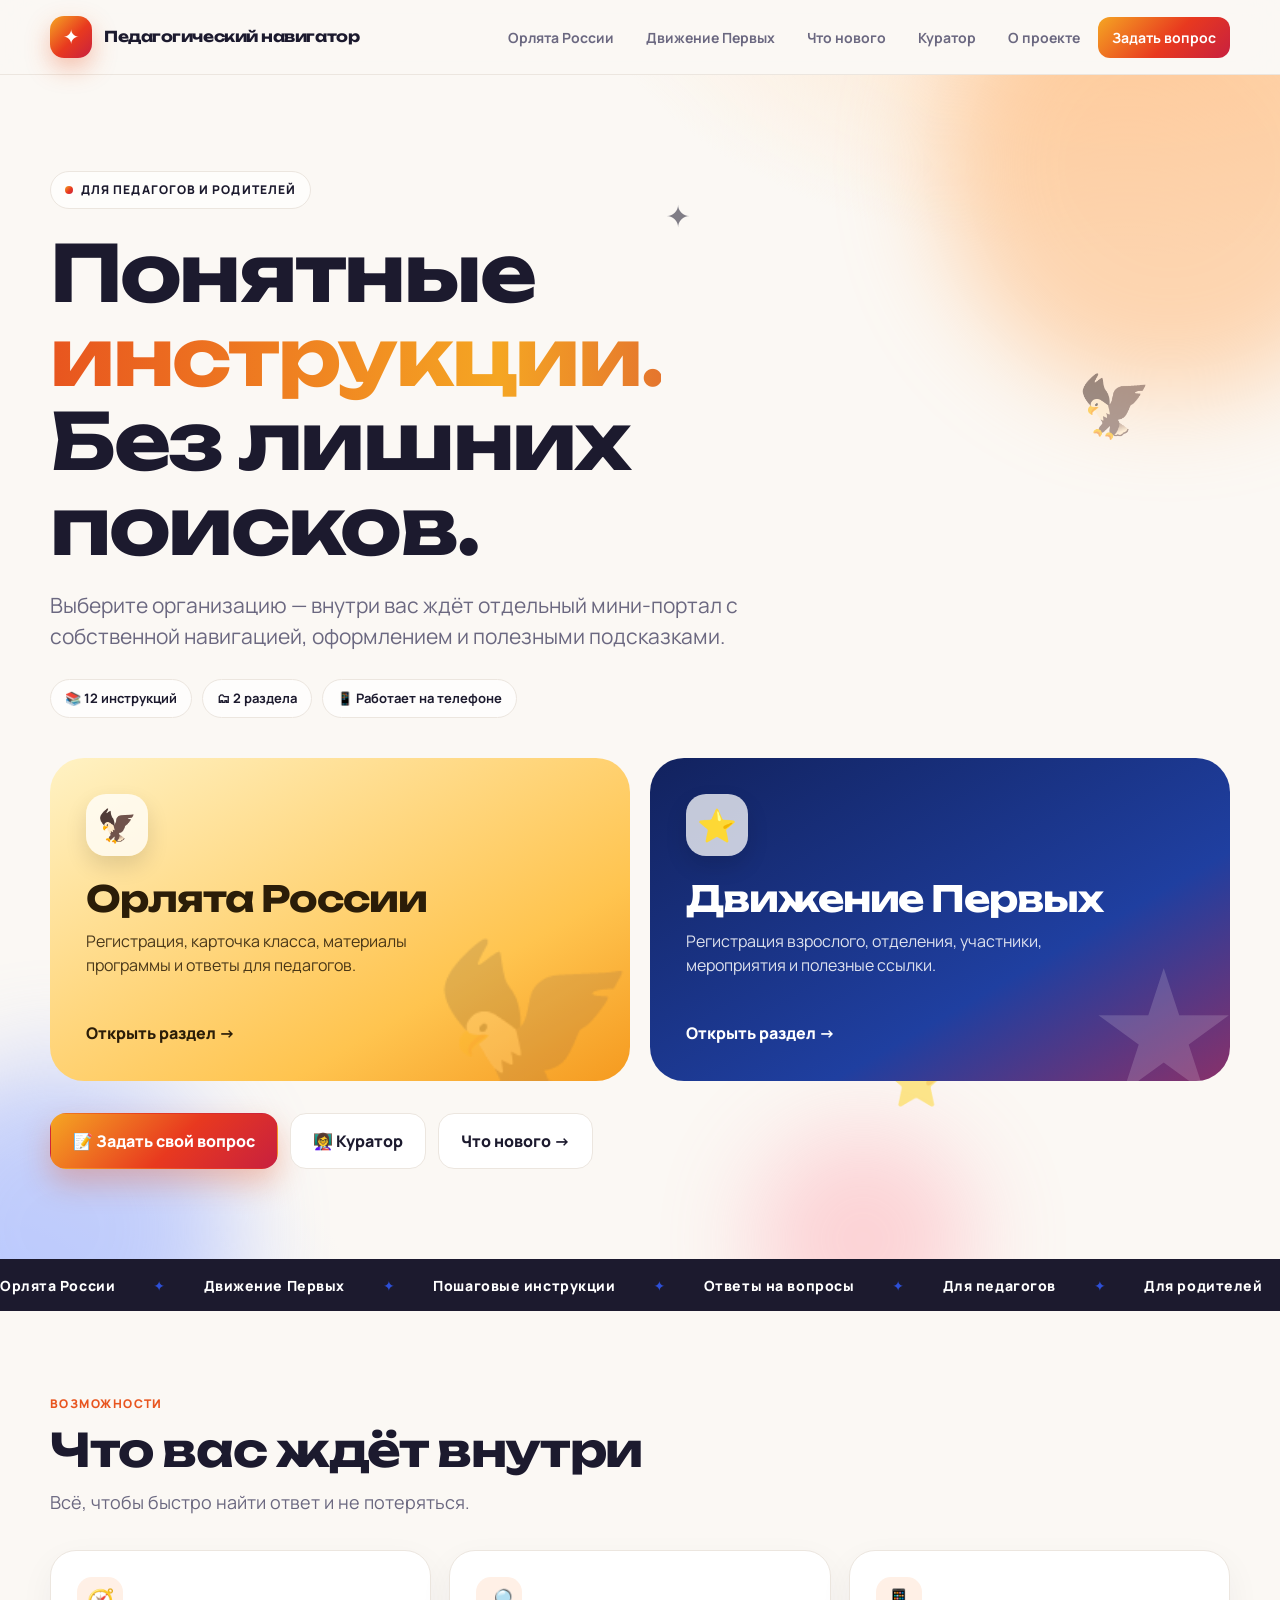
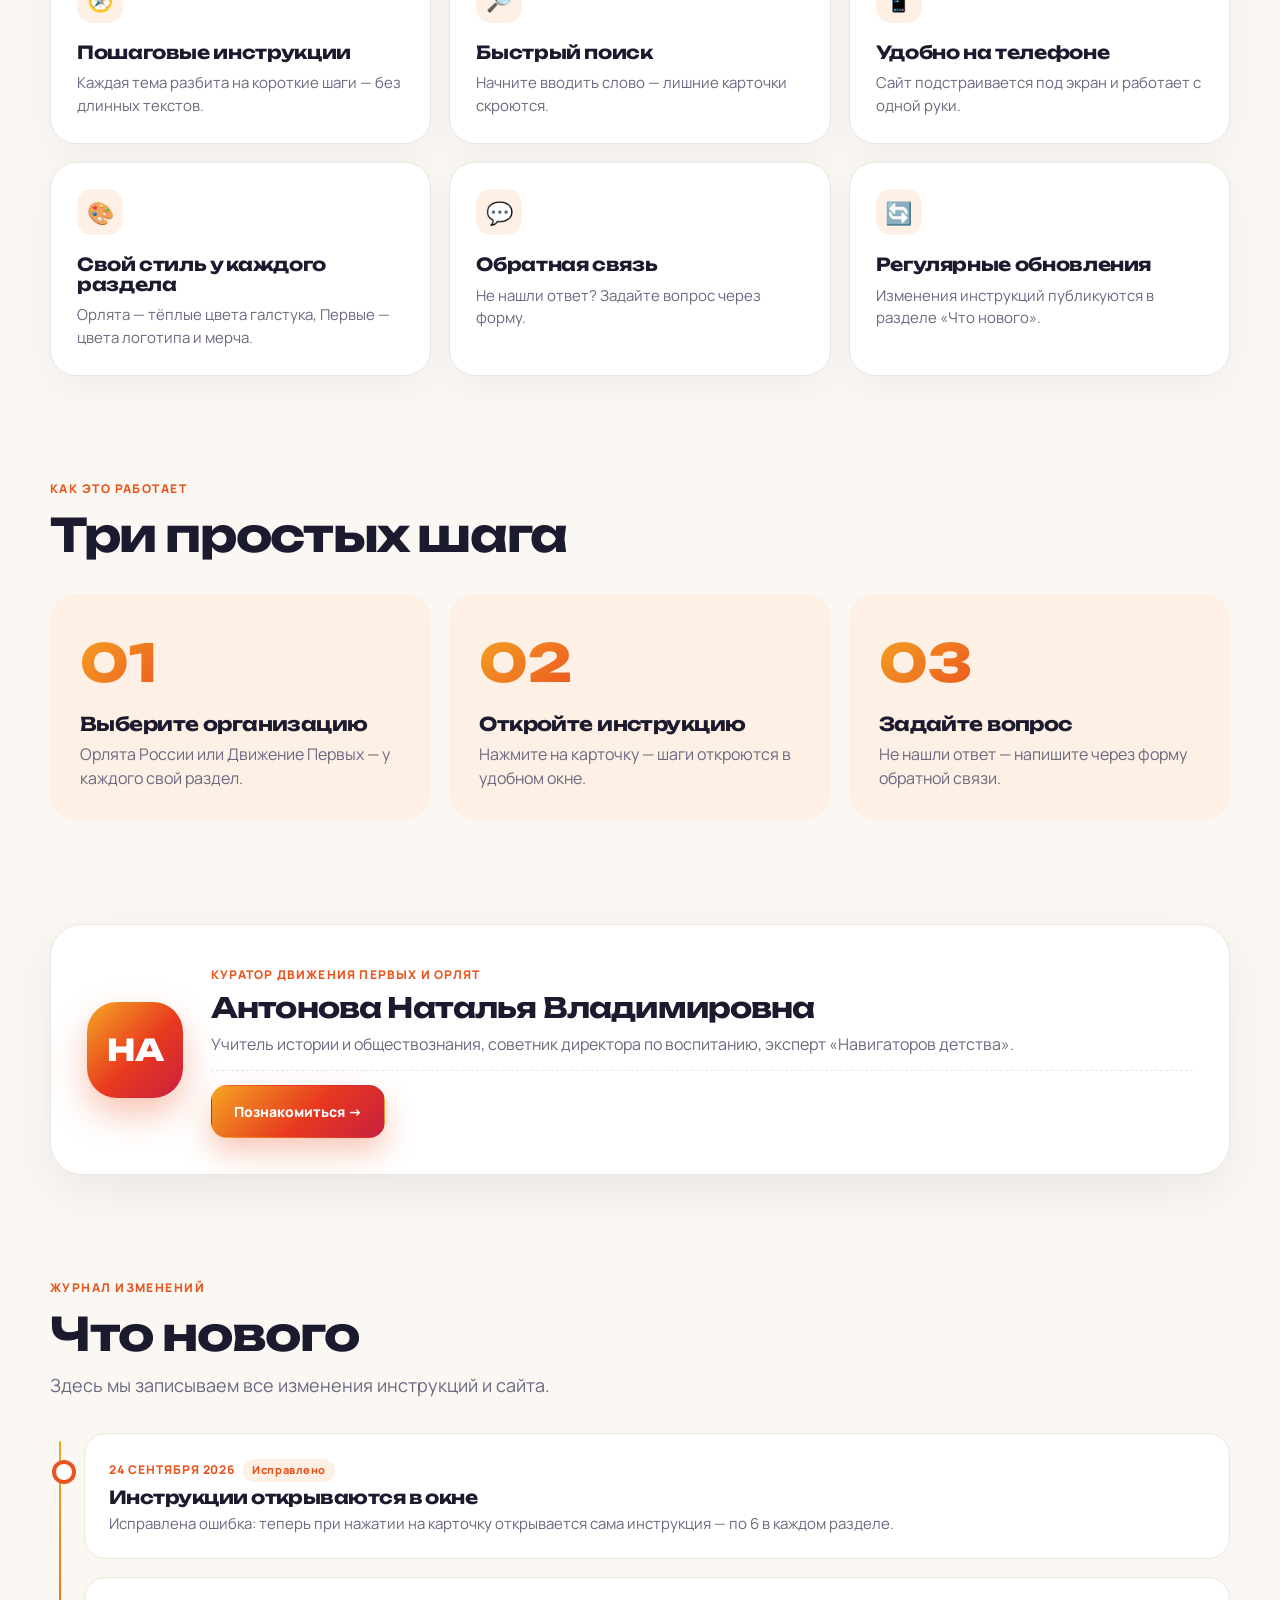
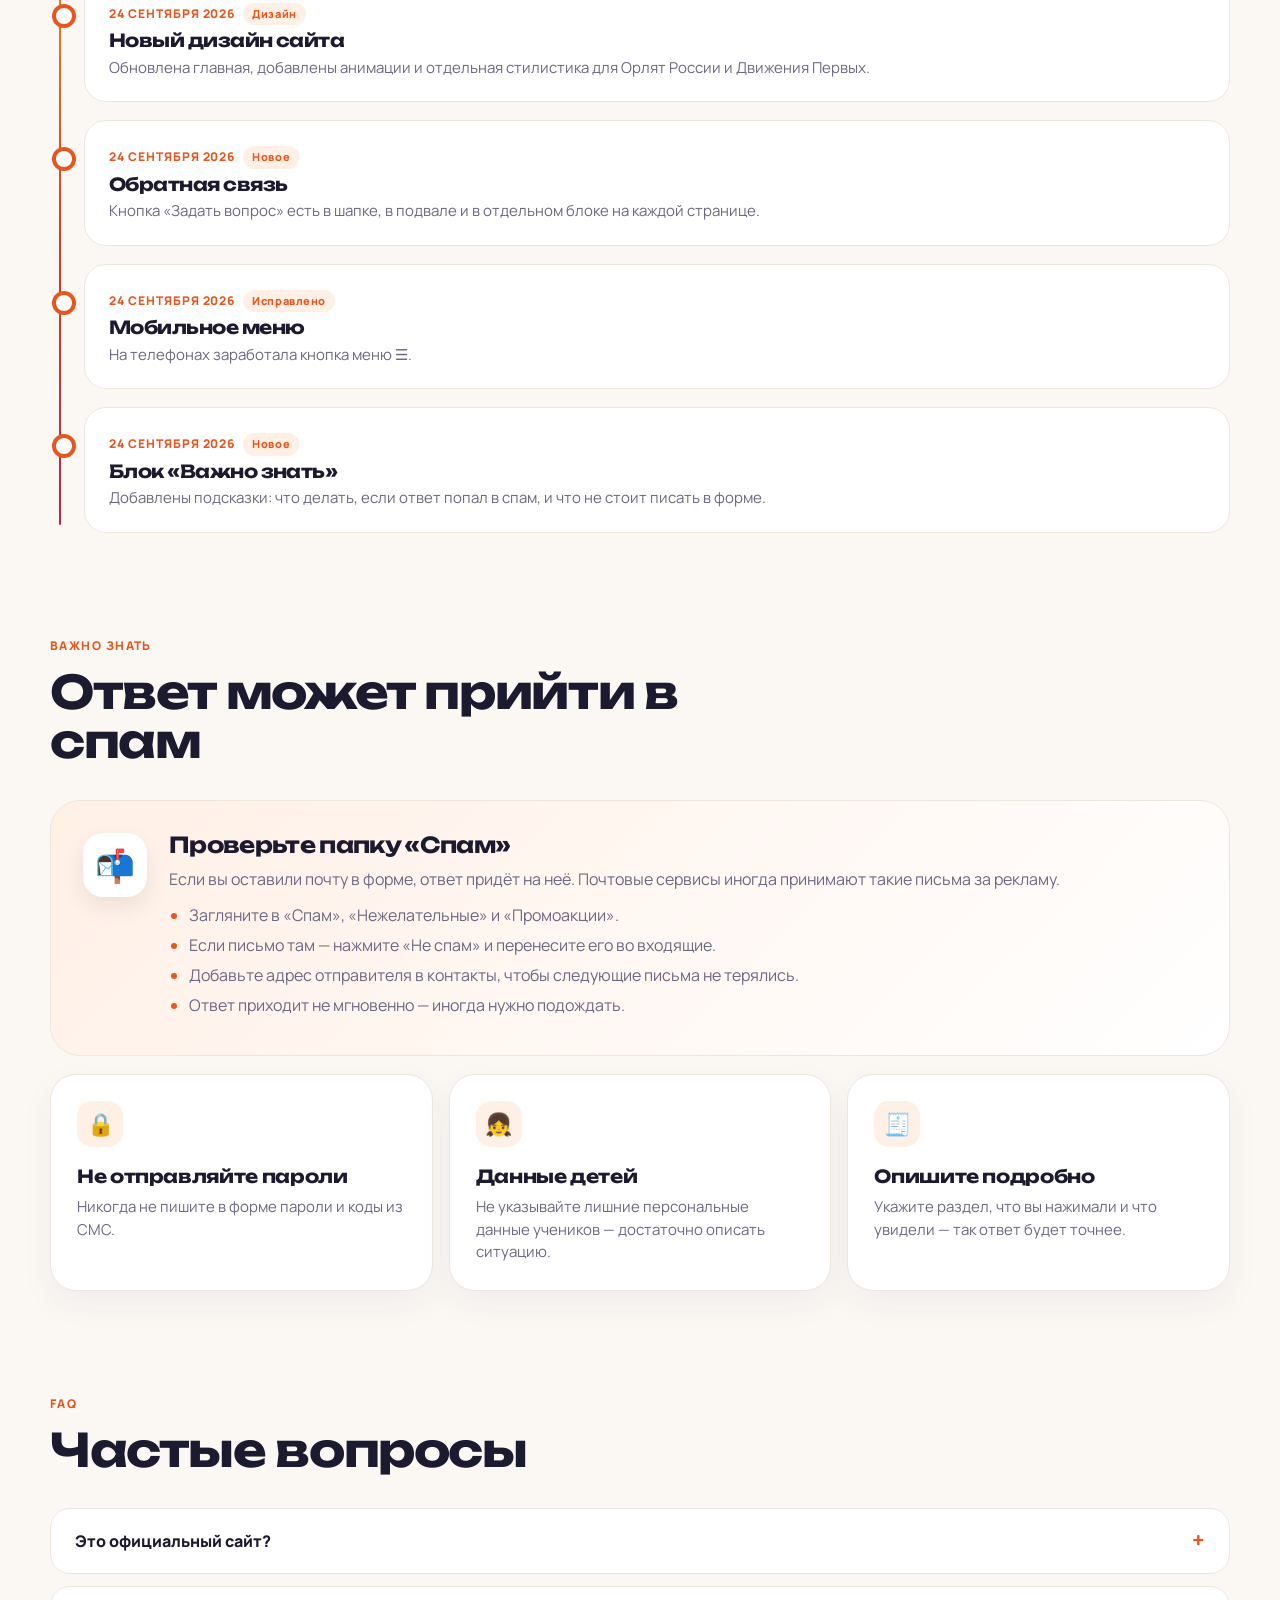
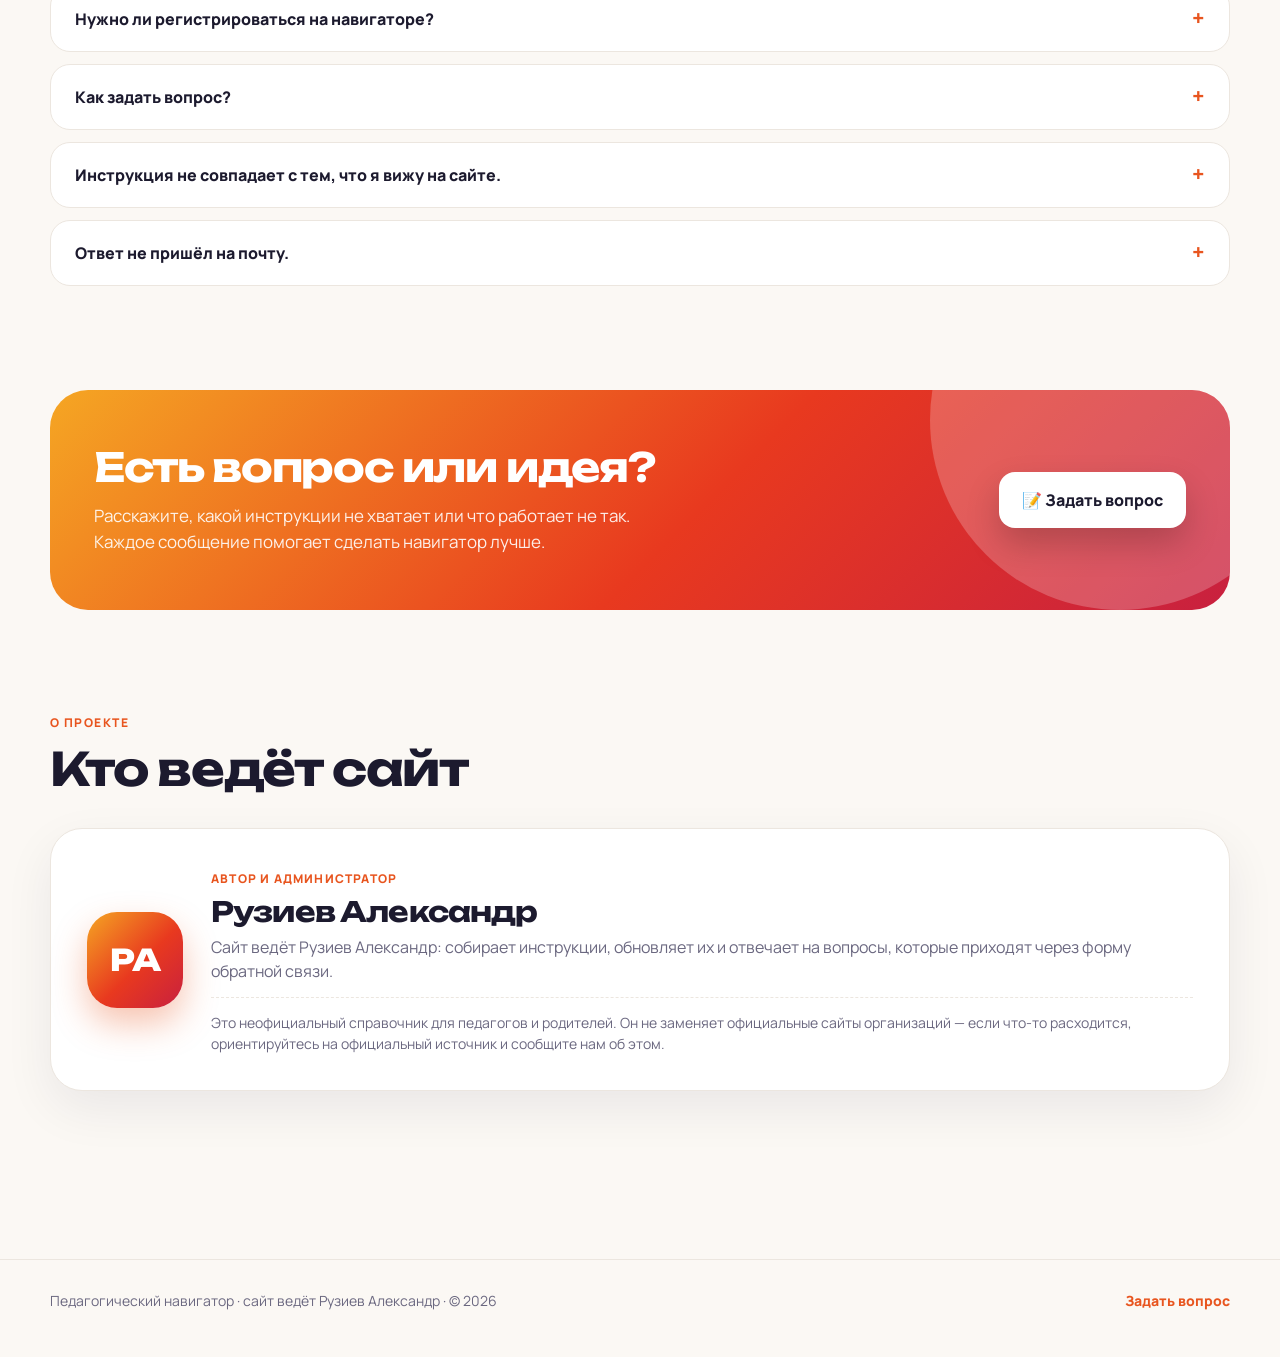
==== commit 449482ed: "Update index.html" ====
--- a/index.html
+++ b/index.html
@@ -1 +1 @@
-<!doctype html><html lang="ru"><head><meta charset="utf-8"><meta name="viewport" content="width=device-width,initial-scale=1"><meta name="description" content="Педагогический навигатор — понятные инструкции для педагогов по Орлятам России и Движению Первых."><title>Педагогический навигатор</title><link rel="preconnect" href="https://fonts.googleapis.com"><link rel="preconnect" href="https://fonts.gstatic.com" crossorigin><link href="https://fonts.googleapis.com/css2?family=Manrope:wght@400;600;700;800&family=Unbounded:wght@500;700;800&display=swap" rel="stylesheet"><link rel="stylesheet" href="assets/style.css"></head><body class="theme-home"><header class="topbar"><div class="container nav"><a class="brand" href="./"><span class="brandmark">✦</span><span>Педагогический навигатор</span></a><nav class="navlinks"><a href="orlyata/">Орлята России</a><a href="pervye/">Движение Первых</a><a href="#news">Что нового</a><a href="#important">Важно</a><a href="#about">О проекте</a><a class="cta" href="https://docs.google.com/forms/d/e/1FAIpQLScjpH6-99fADP17gzk8YCZTK8gjjQ48LbidWgB1qYzVU0Q72A/viewform?usp=publish-editor" target="_blank" rel="noopener">Задать вопрос</a></nav><button class="menu" aria-label="Меню">☰</button></div></header><main><section class="hero"><div class="orb a"></div><div class="orb b"></div><div class="orb c"></div><span class="deco" style="right:10%;top:24%;font-size:60px">🦅</span><span class="deco" style="right:26%;bottom:12%;animation-delay:-4s;font-size:50px">⭐</span><span class="deco" style="left:52%;top:10%;animation-delay:-7s;font-size:30px">✦</span><div class="container"><span class="eyebrow">Для педагогов</span><h1>Понятные <span class="grad-text">инструкции.</span><br>Без лишних поисков.</h1><p>Выберите организацию — внутри вас ждёт отдельный мини-портал с собственной навигацией, оформлением и полезными подсказками.</p><div class="chips"><span class="chip">📚 <b data-count="12">0</b> инструкций</span><span class="chip">🗂 <b data-count="2">0</b> раздела</span><span class="chip">📱 Работает на телефоне</span></div><div class="portal-grid"><a class="portal orl reveal" href="orlyata/"><span class="big">🦅</span><div><span class="badge">🦅</span><h2>Орлята России</h2><p>Регистрация, карточка класса, материалы программы и ответы для педагогов.</p></div><div class="arrow">Открыть раздел →</div></a><a class="portal per reveal" style="--d:1" href="pervye/"><span class="big">★</span><div><span class="badge">⭐</span><h2>Движение Первых</h2><p>Регистрация взрослого, отделения, участники, мероприятия и полезные ссылки.</p></div><div class="arrow">Открыть раздел →</div></a></div><div class="actions"><a class="btn btn-primary" href="https://docs.google.com/forms/d/e/1FAIpQLScjpH6-99fADP17gzk8YCZTK8gjjQ48LbidWgB1qYzVU0Q72A/viewform?usp=publish-editor" target="_blank" rel="noopener">📝 Задать свой вопрос</a><a class="btn btn-secondary" href="#news">Что нового →</a></div></div></section><div class="ticker"><div class="track"><span>Орлята России</span><span>Движение Первых</span><span>Пошаговые инструкции</span><span>Ответы на вопросы</span><span>Для педагогов</span><span>Обратная связь</span><span>Орлята России</span><span>Движение Первых</span><span>Пошаговые инструкции</span><span>Ответы на вопросы</span><span>Для педагогов</span><span>Обратная связь</span></div></div><section class="section"><div class="container"><div class="section-head reveal"><span class="kicker">Возможности</span><h2>Что вас ждёт внутри</h2><p>Всё, чтобы быстро найти ответ и не потеряться.</p></div><div class="grid"><div class="feature reveal" style="--d:0"><div class="ico">🧭</div><h3>Пошаговые инструкции</h3><p>Каждая тема разбита на короткие шаги — без длинных текстов.</p></div><div class="feature reveal" style="--d:1"><div class="ico">🔎</div><h3>Быстрый поиск</h3><p>Начните вводить слово — лишние карточки скроются.</p></div><div class="feature reveal" style="--d:2"><div class="ico">📱</div><h3>Удобно на телефоне</h3><p>Сайт подстраивается под экран и работает с одной руки.</p></div><div class="feature reveal" style="--d:0"><div class="ico">🎨</div><h3>Свой стиль у каждого раздела</h3><p>Орлята — тёплые цвета галстука, Первые — цвета логотипа и мерча.</p></div><div class="feature reveal" style="--d:1"><div class="ico">💬</div><h3>Обратная связь</h3><p>Не нашли ответ? Задайте вопрос через форму.</p></div><div class="feature reveal" style="--d:2"><div class="ico">🔄</div><h3>Регулярные обновления</h3><p>Изменения инструкций публикуются в разделе «Что нового».</p></div></div></div></section><section class="section"><div class="container"><div class="section-head reveal"><span class="kicker">Как это работает</span><h2>Три простых шага</h2></div><div class="steps"><div class="step reveal"><h3>Выберите организацию</h3><p>Орлята России или Движение Первых — у каждого свой раздел.</p></div><div class="step reveal" style="--d:1"><h3>Откройте инструкцию</h3><p>Нажмите на карточку — шаги откроются в удобном окне.</p></div><div class="step reveal" style="--d:2"><h3>Задайте вопрос</h3><p>Не нашли ответ — напишите через форму обратной связи.</p></div></div></div></section><section class="section" id="news"><div class="container"><div class="section-head reveal"><span class="kicker">Журнал изменений</span><h2>Что нового</h2><p>Здесь мы записываем все изменения инструкций и сайта.</p></div><div class="timeline"><div class="tl reveal" style="--d:0"><time>24 сентября 2026</time><span class=tag>Исправлено</span><h3>Инструкции открываются в окне</h3><p>Исправлена ошибка: теперь при нажатии на карточку открывается сама инструкция — по 6 в каждом разделе.</p></div><div class="tl reveal" style="--d:1"><time>24 сентября 2026</time><span class=tag>Дизайн</span><h3>Новый дизайн сайта</h3><p>Обновлена главная, добавлены анимации и отдельная стилистика для Орлят России и Движения Первых.</p></div><div class="tl reveal" style="--d:2"><time>24 сентября 2026</time><span class=tag>Новое</span><h3>Обратная связь</h3><p>Кнопка «Задать вопрос» есть в шапке, в подвале и в отдельном блоке на каждой странице.</p></div><div class="tl reveal" style="--d:3"><time>24 сентября 2026</time><span class=tag>Исправлено</span><h3>Мобильное меню</h3><p>На телефонах заработала кнопка меню ☰.</p></div><div class="tl reveal" style="--d:4"><time>24 сентября 2026</time><span class=tag>Новое</span><h3>Блок «Важно знать»</h3><p>Добавлены подсказки: что делать, если ответ попал в спам, и что не стоит писать в форме.</p></div></div></div></section><section class="section" id="important"><div class="container"><div class="section-head reveal"><span class="kicker">Важно знать</span><h2>Ответ может прийти в спам</h2></div><div class="notice reveal"><div class="ico">📬</div><div><h3>Проверьте папку «Спам»</h3><p>Если вы оставили почту в форме, ответ придёт на неё. Почтовые сервисы иногда принимают такие письма за рекламу.</p><ul><li>Загляните в «Спам», «Нежелательные» и «Промоакции».</li><li>Если письмо там — нажмите «Не спам» и перенесите его во входящие.</li><li>Добавьте адрес отправителя в контакты, чтобы следующие письма не терялись.</li><li>Ответ приходит не мгновенно — иногда нужно подождать.</li></ul></div></div><div class="tips"><div class="feature reveal" style="--d:1"><div class="ico">🔒</div><h3>Не отправляйте пароли</h3><p>Никогда не пишите в форме пароли и коды из СМС.</p></div><div class="feature reveal" style="--d:2"><div class="ico">👧</div><h3>Данные детей</h3><p>Не указывайте лишние персональные данные учеников — достаточно описать ситуацию.</p></div><div class="feature reveal" style="--d:3"><div class="ico">🧾</div><h3>Опишите подробно</h3><p>Укажите раздел, что вы нажимали и что увидели — так ответ будет точнее.</p></div></div></div></section><section class="section" id="faq"><div class="container"><div class="section-head reveal"><span class="kicker">FAQ</span><h2>Частые вопросы</h2></div><div class="faq"><details class="reveal" style="--d:0"><summary>Это официальный сайт?</summary><p>Нет. Это неофициальный справочник для педагогов. Актуальные правила всегда смотрите на официальных сайтах Движения Первых и Орлят России.</p></details><details class="reveal" style="--d:1"><summary>Нужно ли регистрироваться на навигаторе?</summary><p>Нет. Сайт открыт: выбирайте раздел и читайте инструкции.</p></details><details class="reveal" style="--d:2"><summary>Как задать вопрос?</summary><p>Нажмите «Задать вопрос» в шапке или внизу страницы, укажите ФИО, раздел и опишите проблему.</p></details><details class="reveal" style="--d:3"><summary>Инструкция не совпадает с тем, что я вижу на сайте.</summary><p>Интерфейсы меняются. Ориентируйтесь на смысл шагов и сообщите нам через форму — мы обновим инструкцию.</p></details><details class="reveal" style="--d:4"><summary>Ответ не пришёл на почту.</summary><p>Проверьте папки «Спам» и «Нежелательные», добавьте отправителя в контакты и подождите — ответ приходит не мгновенно.</p></details></div></div></section><section class="section"><div class="container"><div class="cta-band reveal"><div><h2>Есть вопрос или идея?</h2><p>Расскажите, какой инструкции не хватает или что работает не так. Каждое сообщение помогает сделать навигатор лучше.</p></div><a class="btn" href="https://docs.google.com/forms/d/e/1FAIpQLScjpH6-99fADP17gzk8YCZTK8gjjQ48LbidWgB1qYzVU0Q72A/viewform?usp=publish-editor" target="_blank" rel="noopener">📝 Задать вопрос</a></div></div></section><section class="section" id="about"><div class="container"><div class="section-head reveal"><span class="kicker">О проекте</span><h2>Кто ведёт сайт</h2></div><div class="about reveal"><div class="avatar">РА</div><div><small>Автор и администратор</small><h3>Рузиев Александр</h3><p>Сайт ведёт Рузиев Александр: собирает инструкции, обновляет их и отвечает на вопросы, которые приходят через форму обратной связи.</p><p class="disc">Это неофициальный справочник для педагогов. Он не заменяет официальные сайты организаций — если что-то расходится, ориентируйтесь на официальный источник и сообщите нам об этом.</p></div></div></div></section></main><footer class="footer"><div class="container footerrow"><span>Педагогический навигатор · сайт ведёт Рузиев Александр · © 2026</span><a href="https://docs.google.com/forms/d/e/1FAIpQLScjpH6-99fADP17gzk8YCZTK8gjjQ48LbidWgB1qYzVU0Q72A/viewform?usp=publish-editor" target="_blank" rel="noopener">Задать вопрос</a></div></footer><script src="assets/app.js"></script></body></html>
+<!doctype html><html lang="ru"><head><meta charset="utf-8"><meta name="viewport" content="width=device-width,initial-scale=1"><meta name="description" content="Педагогический навигатор — понятные инструкции для педагогов и родителей по Орлятам России и Движению Первых."><title>Педагогический навигатор</title><link rel="preconnect" href="https://fonts.googleapis.com"><link rel="preconnect" href="https://fonts.gstatic.com" crossorigin><link href="https://fonts.googleapis.com/css2?family=Manrope:wght@400;600;700;800&family=Unbounded:wght@500;700;800&display=swap" rel="stylesheet"><link rel="stylesheet" href="assets/style.css"></head><body class="theme-home"><header class="topbar"><div class="container nav"><a class="brand" href="./"><span class="brandmark">✦</span><span>Педагогический навигатор</span></a><nav class="navlinks"><a href="orlyata/">Орлята России</a><a href="pervye/">Движение Первых</a><a href="#news">Что нового</a><a href="kurator/">Куратор</a><a href="#about">О проекте</a><a class="cta" href="https://docs.google.com/forms/d/e/1FAIpQLScjpH6-99fADP17gzk8YCZTK8gjjQ48LbidWgB1qYzVU0Q72A/viewform?usp=publish-editor" target="_blank" rel="noopener">Задать вопрос</a></nav><button class="menu" aria-label="Меню">☰</button></div></header><main><section class="hero"><div class="orb a"></div><div class="orb b"></div><div class="orb c"></div><span class="deco" style="right:10%;top:24%;font-size:60px">🦅</span><span class="deco" style="right:26%;bottom:12%;animation-delay:-4s;font-size:50px">⭐</span><span class="deco" style="left:52%;top:10%;animation-delay:-7s;font-size:30px">✦</span><div class="container"><span class="eyebrow">Для педагогов и родителей</span><h1>Понятные <span class="grad-text">инструкции.</span><br>Без лишних поисков.</h1><p>Выберите организацию — внутри вас ждёт отдельный мини-портал с собственной навигацией, оформлением и полезными подсказками.</p><div class="chips"><span class="chip">📚 <b data-count="12">0</b> инструкций</span><span class="chip">🗂 <b data-count="2">0</b> раздела</span><span class="chip">📱 Работает на телефоне</span></div><div class="portal-grid"><a class="portal orl reveal" href="orlyata/"><span class="big">🦅</span><div><span class="badge">🦅</span><h2>Орлята России</h2><p>Регистрация, карточка класса, материалы программы и ответы для педагогов.</p></div><div class="arrow">Открыть раздел →</div></a><a class="portal per reveal" style="--d:1" href="pervye/"><span class="big">★</span><div><span class="badge">⭐</span><h2>Движение Первых</h2><p>Регистрация взрослого, отделения, участники, мероприятия и полезные ссылки.</p></div><div class="arrow">Открыть раздел →</div></a></div><div class="actions"><a class="btn btn-primary" href="https://docs.google.com/forms/d/e/1FAIpQLScjpH6-99fADP17gzk8YCZTK8gjjQ48LbidWgB1qYzVU0Q72A/viewform?usp=publish-editor" target="_blank" rel="noopener">📝 Задать свой вопрос</a><a class="btn btn-secondary" href="kurator/">👩‍🏫 Куратор</a><a class="btn btn-secondary" href="#news">Что нового →</a></div></div></section><div class="ticker"><div class="track"><span>Орлята России</span><span>Движение Первых</span><span>Пошаговые инструкции</span><span>Ответы на вопросы</span><span>Для педагогов</span><span>Для родителей</span><span>Обратная связь</span><span>Орлята России</span><span>Движение Первых</span><span>Пошаговые инструкции</span><span>Ответы на вопросы</span><span>Для педагогов</span><span>Для родителей</span><span>Обратная связь</span></div></div><section class="section"><div class="container"><div class="section-head reveal"><span class="kicker">Возможности</span><h2>Что вас ждёт внутри</h2><p>Всё, чтобы быстро найти ответ и не потеряться.</p></div><div class="grid"><div class="feature reveal" style="--d:0"><div class="ico">🧭</div><h3>Пошаговые инструкции</h3><p>Каждая тема разбита на короткие шаги — без длинных текстов.</p></div><div class="feature reveal" style="--d:1"><div class="ico">🔎</div><h3>Быстрый поиск</h3><p>Начните вводить слово — лишние карточки скроются.</p></div><div class="feature reveal" style="--d:2"><div class="ico">📱</div><h3>Удобно на телефоне</h3><p>Сайт подстраивается под экран и работает с одной руки.</p></div><div class="feature reveal" style="--d:0"><div class="ico">🎨</div><h3>Свой стиль у каждого раздела</h3><p>Орлята — тёплые цвета галстука, Первые — цвета логотипа и мерча.</p></div><div class="feature reveal" style="--d:1"><div class="ico">💬</div><h3>Обратная связь</h3><p>Не нашли ответ? Задайте вопрос через форму.</p></div><div class="feature reveal" style="--d:2"><div class="ico">🔄</div><h3>Регулярные обновления</h3><p>Изменения инструкций публикуются в разделе «Что нового».</p></div></div></div></section><section class="section"><div class="container"><div class="section-head reveal"><span class="kicker">Как это работает</span><h2>Три простых шага</h2></div><div class="steps"><div class="step reveal"><h3>Выберите организацию</h3><p>Орлята России или Движение Первых — у каждого свой раздел.</p></div><div class="step reveal" style="--d:1"><h3>Откройте инструкцию</h3><p>Нажмите на карточку — шаги откроются в удобном окне.</p></div><div class="step reveal" style="--d:2"><h3>Задайте вопрос</h3><p>Не нашли ответ — напишите через форму обратной связи.</p></div></div></div></section><section class="section"><div class="container"><div class="about reveal"><div class="avatar">НА</div><div><small>Куратор Движения Первых и Орлят</small><h3>Антонова Наталья Владимировна</h3><p>Учитель истории и обществознания, советник директора по воспитанию, эксперт «Навигаторов детства».</p><p class="disc"><a class="btn btn-primary" href="kurator/" style="color:var(--on)">Познакомиться →</a></p></div></div></div></section><section class="section" id="news"><div class="container"><div class="section-head reveal"><span class="kicker">Журнал изменений</span><h2>Что нового</h2><p>Здесь мы записываем все изменения инструкций и сайта.</p></div><div class="timeline"><div class="tl reveal" style="--d:0"><time>24 сентября 2026</time><span class=tag>Исправлено</span><h3>Инструкции открываются в окне</h3><p>Исправлена ошибка: теперь при нажатии на карточку открывается сама инструкция — по 6 в каждом разделе.</p></div><div class="tl reveal" style="--d:1"><time>24 сентября 2026</time><span class=tag>Дизайн</span><h3>Новый дизайн сайта</h3><p>Обновлена главная, добавлены анимации и отдельная стилистика для Орлят России и Движения Первых.</p></div><div class="tl reveal" style="--d:2"><time>24 сентября 2026</time><span class=tag>Новое</span><h3>Обратная связь</h3><p>Кнопка «Задать вопрос» есть в шапке, в подвале и в отдельном блоке на каждой странице.</p></div><div class="tl reveal" style="--d:3"><time>24 сентября 2026</time><span class=tag>Исправлено</span><h3>Мобильное меню</h3><p>На телефонах заработала кнопка меню ☰.</p></div><div class="tl reveal" style="--d:4"><time>24 сентября 2026</time><span class=tag>Новое</span><h3>Блок «Важно знать»</h3><p>Добавлены подсказки: что делать, если ответ попал в спам, и что не стоит писать в форме.</p></div></div></div></section><section class="section" id="important"><div class="container"><div class="section-head reveal"><span class="kicker">Важно знать</span><h2>Ответ может прийти в спам</h2></div><div class="notice reveal"><div class="ico">📬</div><div><h3>Проверьте папку «Спам»</h3><p>Если вы оставили почту в форме, ответ придёт на неё. Почтовые сервисы иногда принимают такие письма за рекламу.</p><ul><li>Загляните в «Спам», «Нежелательные» и «Промоакции».</li><li>Если письмо там — нажмите «Не спам» и перенесите его во входящие.</li><li>Добавьте адрес отправителя в контакты, чтобы следующие письма не терялись.</li><li>Ответ приходит не мгновенно — иногда нужно подождать.</li></ul></div></div><div class="tips"><div class="feature reveal" style="--d:1"><div class="ico">🔒</div><h3>Не отправляйте пароли</h3><p>Никогда не пишите в форме пароли и коды из СМС.</p></div><div class="feature reveal" style="--d:2"><div class="ico">👧</div><h3>Данные детей</h3><p>Не указывайте лишние персональные данные учеников — достаточно описать ситуацию.</p></div><div class="feature reveal" style="--d:3"><div class="ico">🧾</div><h3>Опишите подробно</h3><p>Укажите раздел, что вы нажимали и что увидели — так ответ будет точнее.</p></div></div></div></section><section class="section" id="faq"><div class="container"><div class="section-head reveal"><span class="kicker">FAQ</span><h2>Частые вопросы</h2></div><div class="faq"><details class="reveal" style="--d:0"><summary>Это официальный сайт?</summary><p>Нет. Это неофициальный справочник для педагогов. Актуальные правила всегда смотрите на официальных сайтах Движения Первых и Орлят России.</p></details><details class="reveal" style="--d:1"><summary>Нужно ли регистрироваться на навигаторе?</summary><p>Нет. Сайт открыт: выбирайте раздел и читайте инструкции.</p></details><details class="reveal" style="--d:2"><summary>Как задать вопрос?</summary><p>Нажмите «Задать вопрос» в шапке или внизу страницы, укажите ФИО, раздел и опишите проблему.</p></details><details class="reveal" style="--d:3"><summary>Инструкция не совпадает с тем, что я вижу на сайте.</summary><p>Интерфейсы меняются. Ориентируйтесь на смысл шагов и сообщите нам через форму — мы обновим инструкцию.</p></details><details class="reveal" style="--d:4"><summary>Ответ не пришёл на почту.</summary><p>Проверьте папки «Спам» и «Нежелательные», добавьте отправителя в контакты и подождите — ответ приходит не мгновенно.</p></details></div></div></section><section class="section"><div class="container"><div class="cta-band reveal"><div><h2>Есть вопрос или идея?</h2><p>Расскажите, какой инструкции не хватает или что работает не так. Каждое сообщение помогает сделать навигатор лучше.</p></div><a class="btn" href="https://docs.google.com/forms/d/e/1FAIpQLScjpH6-99fADP17gzk8YCZTK8gjjQ48LbidWgB1qYzVU0Q72A/viewform?usp=publish-editor" target="_blank" rel="noopener">📝 Задать вопрос</a></div></div></section><section class="section" id="about"><div class="container"><div class="section-head reveal"><span class="kicker">О проекте</span><h2>Кто ведёт сайт</h2></div><div class="about reveal"><div class="avatar">РА</div><div><small>Автор и администратор</small><h3>Рузиев Александр</h3><p>Сайт ведёт Рузиев Александр: собирает инструкции, обновляет их и отвечает на вопросы, которые приходят через форму обратной связи.</p><p class="disc">Это неофициальный справочник для педагогов и родителей. Он не заменяет официальные сайты организаций — если что-то расходится, ориентируйтесь на официальный источник и сообщите нам об этом.</p></div></div></div></section></main><footer class="footer"><div class="container footerrow"><span>Педагогический навигатор · сайт ведёт Рузиев Александр · © 2026</span><a href="https://docs.google.com/forms/d/e/1FAIpQLScjpH6-99fADP17gzk8YCZTK8gjjQ48LbidWgB1qYzVU0Q72A/viewform?usp=publish-editor" target="_blank" rel="noopener">Задать вопрос</a></div></footer><script src="assets/app.js"></script></body></html>
